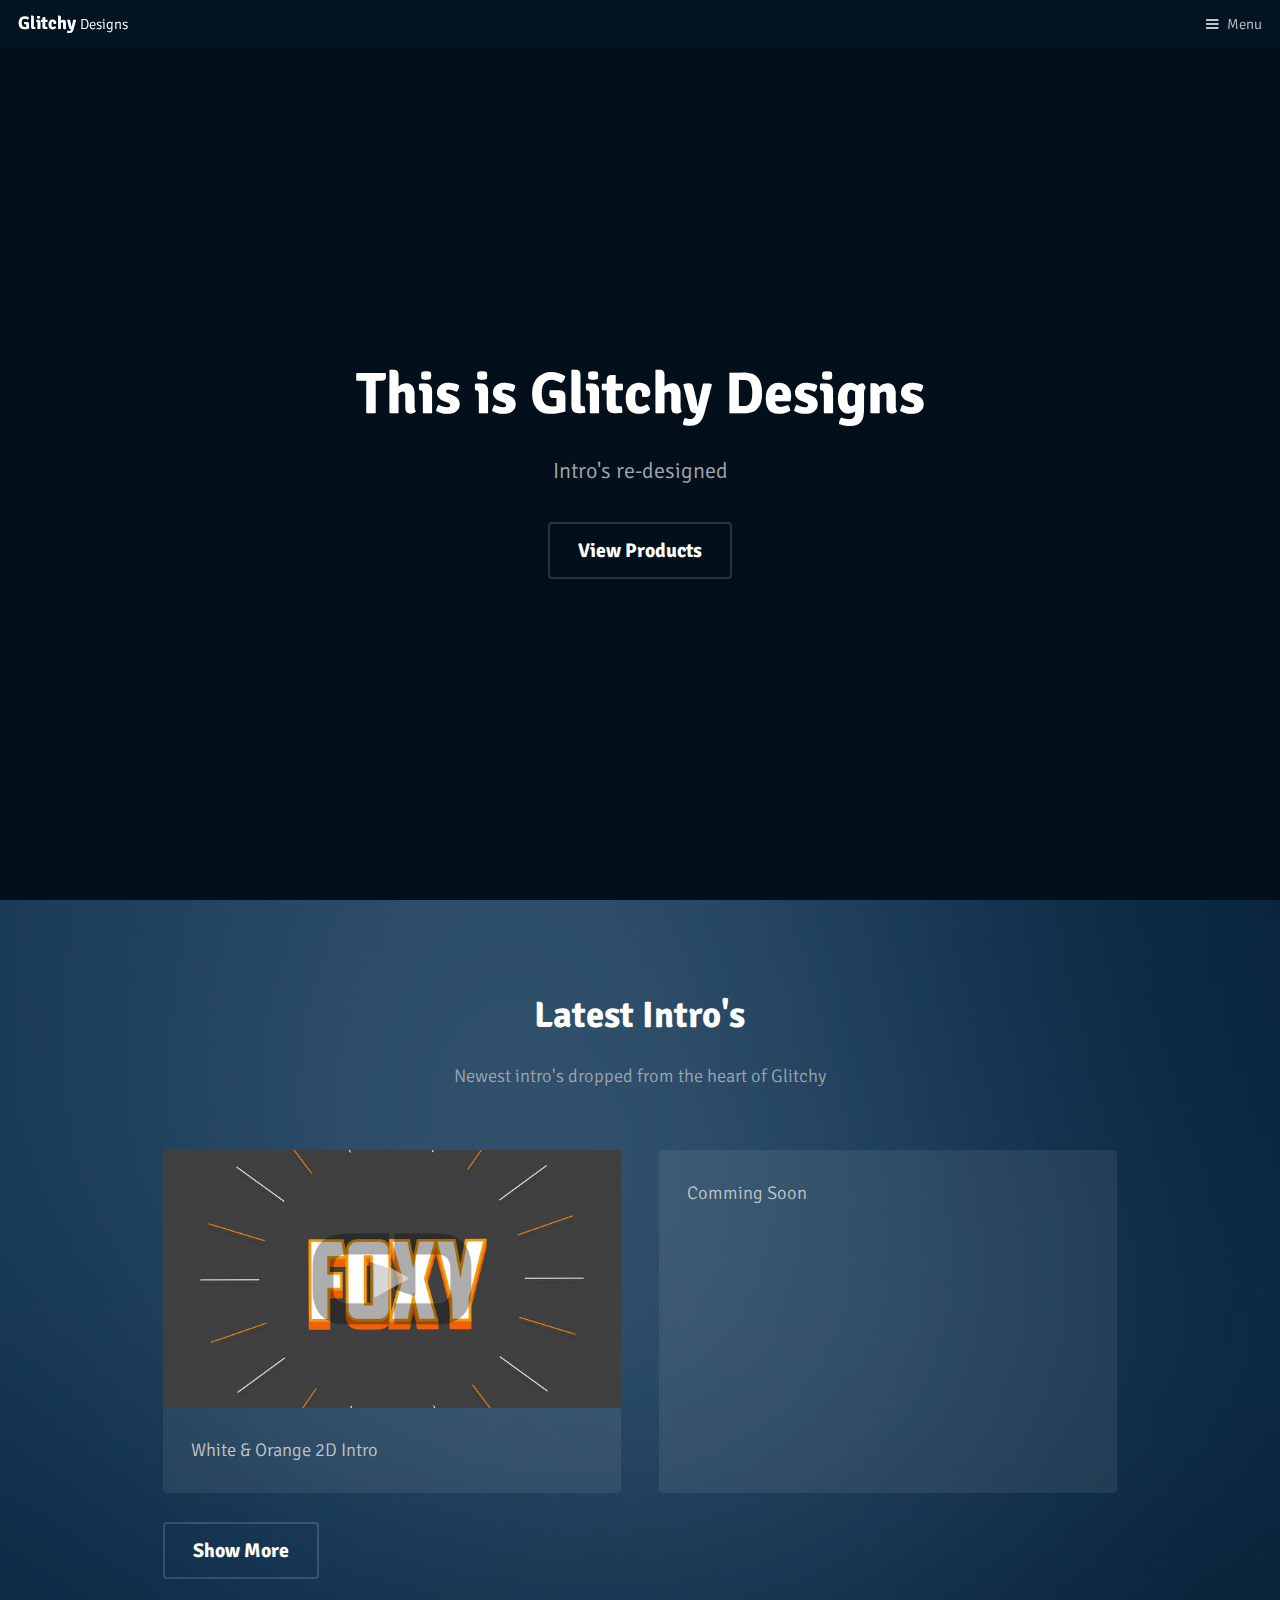
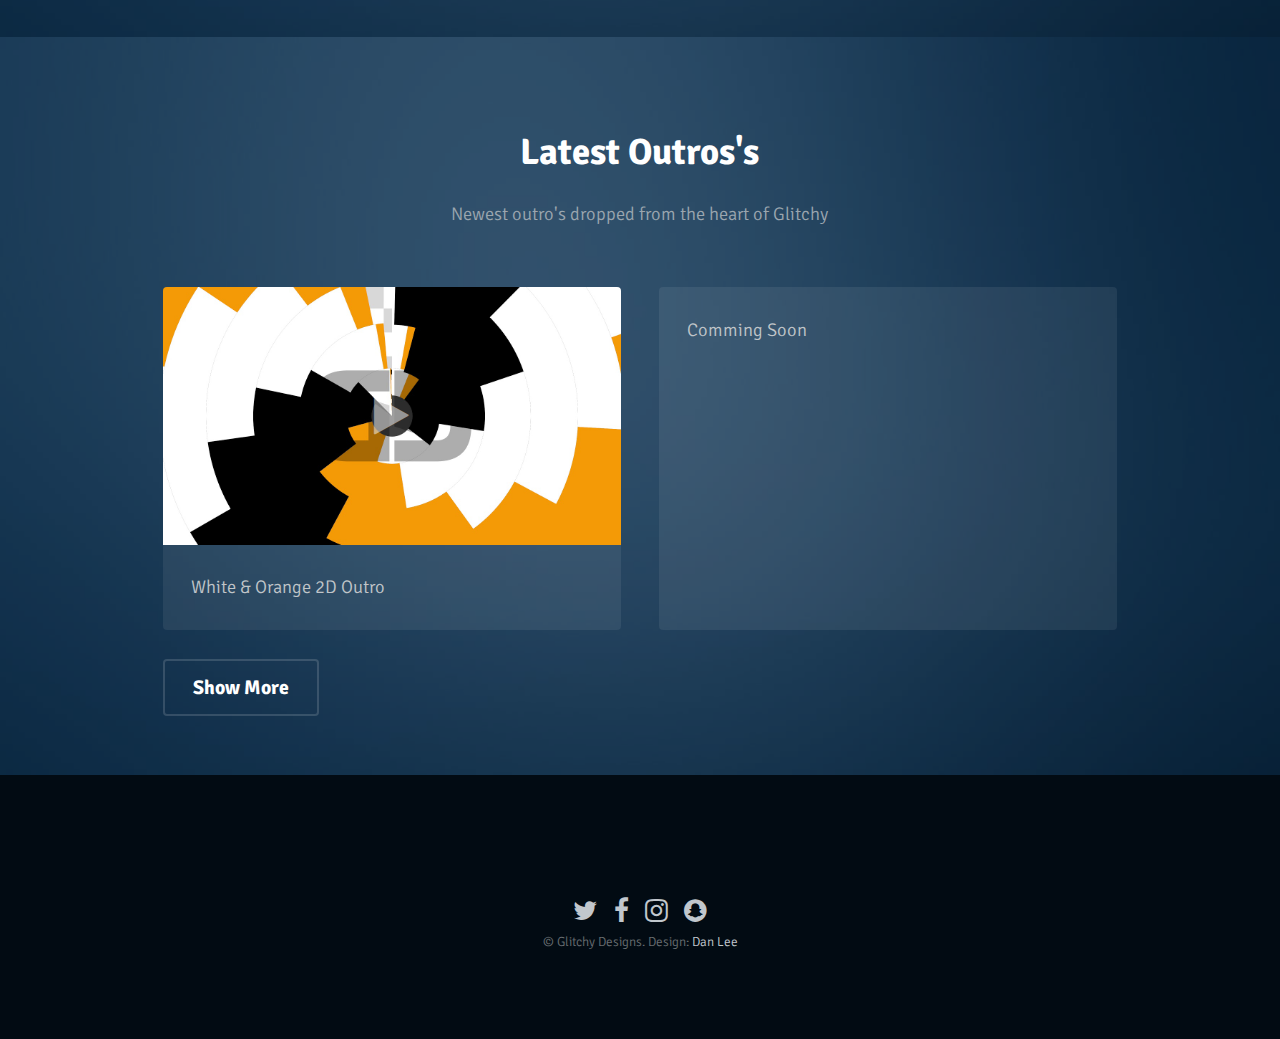
==== index.html @ 1947dcb4 "Add files via upload" ====
<!DOCTYPE HTML>
<!--
	Broadcast by TEMPLATED
	templated.co @templatedco
	Released for free under the Creative Commons Attribution 3.0 license (templated.co/license)
-->
<html>
	<head>
		<title>Glitchy Designs</title>
		<meta charset="utf-8" />
		<meta name="viewport" content="width=device-width, initial-scale=1" />
		<link rel="stylesheet" href="assets/css/main.css" />
	</head>
	<body>

		<!-- Header -->
			<header id="header">
				<h1><a href="#">Glitchy <span>Designs</span></a></h1>
				<a href="#menu">Menu</a>
			</header>

		<!-- Nav -->
			<nav id="menu">
				<ul class="links">
					<li><a href="index.html">Home</a></li>
					<li><a href="intro.html">Intros</a></li>
					<li><a href="outro.html">Outros</a></li>
				</ul>
			</nav>

			<!-- Banner -->
			<!--
				To use a video as your background, set data-video to the name of your video without
				its extension (eg. images/banner). Your video must be available in both .mp4 and .webm
				formats to work correctly.
			-->
				<section id="banner" data-video="images/banner">
					<div class="inner">
						<header>
							<h1>This is Glitchy Designs</h1>
							<p>Intro's re-designed</p>
						</header>
						<a href="#main" class="button big alt scrolly">View Products</a>
					</div>

				</section>

		<!-- Main -->
			<div id="main">

			<!-- One -->
				<section class="wrapper style1">
					<div class="inner">
						<header class="align-center">
							<h2>Latest Intro's</h2>
							<p>Newest intro's dropped from the heart of Glitchy</p>
						</header>
						<!-- 2 Column Video Section -->
							<div class="flex flex-2">
								<div class="video col">
									<div class="image fit">
										<img src="images/p_fox_thub.jpg" alt="" />
										<div class="arrow">
											<div class="icon fa-play"></div>
										</div>
									</div>
									<p class="caption">
										White & Orange 2D Intro 
									</p>
									<a href="i_p_fox_ow.html" class="link"><span>Click Me</span></a>
								</div>
								<div class="video col">
									<div class="image fit">
										<img src="images/pic08.jpg" alt="" />
										<div class="arrow">
											<div class="icon fa-play"></div>
										</div>
									</div>
									<p class="caption">
										Comming Soon
									</p>
									<a href="#" class="link"><span>Click Me</span></a>
								</div>
							</div>
                        <a href="intro.html" class="button big alt" text-align="center">Show More</a>
					</div>
				</section>
                <!-- Two -->
				<section class="wrapper style1">
					<div class="inner">
						<header class="align-center">
							<h2>Latest Outros's</h2>
							<p>Newest outro's dropped from the heart of Glitchy</p>
						</header>
						<!-- 2 Column Video Section -->
							<div class="flex flex-2">
								<div class="video col">
									<div class="image fit">
										<img src="images/o_p_fox_thub.jpg" alt="" />
										<div class="arrow">
											<div class="icon fa-play"></div>
										</div>
									</div>
									<p class="caption">
										White & Orange 2D Outro
									</p>
									<a href="o_p_fox_ow.html" class="link"><span>Click Me</span></a>
								</div>
								<div class="video col">
									<div class="image fit">
										<img src="images/pic08.jpg" alt="" />
										<div class="arrow">
											<div class="icon fa-play"></div>
										</div>
									</div>
									<p class="caption">
										Comming Soon
									</p>
									<a href="generic.html" class="link"><span>Click Me</span></a>
								</div>
							</div>
                        <a href="outro.html" class="button big alt" text-align="center">Show More</a>
					</div>
				</section>

			


		<!-- Footer -->
			<footer id="footer">
                
				<div class="copyright">
					<ul class="icons">
						<li><a href="#" class="icon fa-twitter"><span class="label">Twitter</span></a></li>
						<li><a href="#" class="icon fa-facebook"><span class="label">Facebook</span></a></li>
						<li><a href="#" class="icon fa-instagram"><span class="label">Instagram</span></a></li>
						<li><a href="#" class="icon fa-snapchat"><span class="label">Snapchat</span></a></li>
					</ul>
					&copy; Glitchy Designs. Design: <a href="http://danlee.uk.to">Dan Lee</a> 
				</div>
			</footer>

		<!-- Scripts -->
			<script src="assets/js/jquery.min.js"></script>
			<script src="assets/js/jquery.scrolly.min.js"></script>
			<script src="assets/js/skel.min.js"></script>
			<script src="assets/js/util.js"></script>
			<script src="assets/js/main.js"></script>

	</body>
</html>
---- assets/css/main.css ----
@charset "UTF-8";
@import url(font-awesome.min.css);
@import url("https://fonts.googleapis.com/css?family=Signika:300,700");

/*
	Broadcast by TEMPLATED
	templated.co @templatedco
	Released for free under the Creative Commons Attribution 3.0 license (templated.co/license)
*/

/* Reset */

	html, body, div, span, applet, object, iframe, h1, h2, h3, h4, h5, h6, p, blockquote, pre, a, abbr, acronym, address, big, cite, code, del, dfn, em, img, ins, kbd, q, s, samp, small, strike, strong, sub, sup, tt, var, b, u, i, center, dl, dt, dd, ol, ul, li, fieldset, form, label, legend, table, caption, tbody, tfoot, thead, tr, th, td, article, aside, canvas, details, embed, figure, figcaption, footer, header, hgroup, menu, nav, output, ruby, section, summary, time, mark, audio, video {
		margin: 0;
		padding: 0;
		border: 0;
		font-size: 100%;
		font: inherit;
		vertical-align: baseline;
	}

	article, aside, details, figcaption, figure, footer, header, hgroup, menu, nav, section {
		display: block;
	}

	body {
		line-height: 1;
	}

	ol, ul {
		list-style: none;
	}

	blockquote, q {
		quotes: none;
	}

	blockquote:before, blockquote:after, q:before, q:after {
		content: '';
		content: none;
	}

	table {
		border-collapse: collapse;
		border-spacing: 0;
	}

	body {
		-webkit-text-size-adjust: none;
	}

/* Box Model */

	*, *:before, *:after {
		-moz-box-sizing: border-box;
		-webkit-box-sizing: border-box;
		box-sizing: border-box;
	}

/* Containers */

	.container {
		margin-left: auto;
		margin-right: auto;
	}

	.container.\31 25\25 {
		width: 100%;
		max-width: 100em;
		min-width: 80em;
	}

	.container.\37 5\25 {
		width: 60em;
	}

	.container.\35 0\25 {
		width: 40em;
	}

	.container.\32 5\25 {
		width: 20em;
	}

	.container {
		width: 80em;
	}

	@media screen and (max-width: 1680px) {

		.container.\31 25\25 {
			width: 100%;
			max-width: 100em;
			min-width: 80em;
		}

		.container.\37 5\25 {
			width: 60em;
		}

		.container.\35 0\25 {
			width: 40em;
		}

		.container.\32 5\25 {
			width: 20em;
		}

		.container {
			width: 80em;
		}

	}

	@media screen and (max-width: 1280px) {

		.container.\31 25\25 {
			width: 100%;
			max-width: 81.25em;
			min-width: 65em;
		}

		.container.\37 5\25 {
			width: 48.75em;
		}

		.container.\35 0\25 {
			width: 32.5em;
		}

		.container.\32 5\25 {
			width: 16.25em;
		}

		.container {
			width: 65em;
		}

	}

	@media screen and (max-width: 980px) {

		.container.\31 25\25 {
			width: 100%;
			max-width: 112.5%;
			min-width: 90%;
		}

		.container.\37 5\25 {
			width: 67.5%;
		}

		.container.\35 0\25 {
			width: 45%;
		}

		.container.\32 5\25 {
			width: 22.5%;
		}

		.container {
			width: 90%;
		}

	}

	@media screen and (max-width: 736px) {

		.container.\31 25\25 {
			width: 100%;
			max-width: 112.5%;
			min-width: 90%;
		}

		.container.\37 5\25 {
			width: 67.5%;
		}

		.container.\35 0\25 {
			width: 45%;
		}

		.container.\32 5\25 {
			width: 22.5%;
		}

		.container {
			width: 90% !important;
		}

	}

	@media screen and (max-width: 480px) {

		.container.\31 25\25 {
			width: 100%;
			max-width: 112.5%;
			min-width: 90%;
		}

		.container.\37 5\25 {
			width: 67.5%;
		}

		.container.\35 0\25 {
			width: 45%;
		}

		.container.\32 5\25 {
			width: 22.5%;
		}

		.container {
			width: 90% !important;
		}

	}

/* Grid */

	.row {
		border-bottom: solid 1px transparent;
		-moz-box-sizing: border-box;
		-webkit-box-sizing: border-box;
		box-sizing: border-box;
	}

	.row > * {
		float: left;
		-moz-box-sizing: border-box;
		-webkit-box-sizing: border-box;
		box-sizing: border-box;
	}

	.row:after, .row:before {
		content: '';
		display: block;
		clear: both;
		height: 0;
	}

	.row.uniform > * > :first-child {
		margin-top: 0;
	}

	.row.uniform > * > :last-child {
		margin-bottom: 0;
	}

	.row.\30 \25 > * {
		padding: 0 0 0 0em;
	}

	.row.\30 \25 {
		margin: 0 0 -1px 0em;
	}

	.row.uniform.\30 \25 > * {
		padding: 0em 0 0 0em;
	}

	.row.uniform.\30 \25 {
		margin: 0em 0 -1px 0em;
	}

	.row > * {
		padding: 0 0 0 2em;
	}

	.row {
		margin: 0 0 -1px -2em;
	}

	.row.uniform > * {
		padding: 2em 0 0 2em;
	}

	.row.uniform {
		margin: -2em 0 -1px -2em;
	}

	.row.\32 00\25 > * {
		padding: 0 0 0 4em;
	}

	.row.\32 00\25 {
		margin: 0 0 -1px -4em;
	}

	.row.uniform.\32 00\25 > * {
		padding: 4em 0 0 4em;
	}

	.row.uniform.\32 00\25 {
		margin: -4em 0 -1px -4em;
	}

	.row.\31 50\25 > * {
		padding: 0 0 0 3em;
	}

	.row.\31 50\25 {
		margin: 0 0 -1px -3em;
	}

	.row.uniform.\31 50\25 > * {
		padding: 3em 0 0 3em;
	}

	.row.uniform.\31 50\25 {
		margin: -3em 0 -1px -3em;
	}

	.row.\35 0\25 > * {
		padding: 0 0 0 1em;
	}

	.row.\35 0\25 {
		margin: 0 0 -1px -1em;
	}

	.row.uniform.\35 0\25 > * {
		padding: 1em 0 0 1em;
	}

	.row.uniform.\35 0\25 {
		margin: -1em 0 -1px -1em;
	}

	.row.\32 5\25 > * {
		padding: 0 0 0 0.5em;
	}

	.row.\32 5\25 {
		margin: 0 0 -1px -0.5em;
	}

	.row.uniform.\32 5\25 > * {
		padding: 0.5em 0 0 0.5em;
	}

	.row.uniform.\32 5\25 {
		margin: -0.5em 0 -1px -0.5em;
	}

	.\31 2u, .\31 2u\24 {
		width: 100%;
		clear: none;
		margin-left: 0;
	}

	.\31 1u, .\31 1u\24 {
		width: 91.6666666667%;
		clear: none;
		margin-left: 0;
	}

	.\31 0u, .\31 0u\24 {
		width: 83.3333333333%;
		clear: none;
		margin-left: 0;
	}

	.\39 u, .\39 u\24 {
		width: 75%;
		clear: none;
		margin-left: 0;
	}

	.\38 u, .\38 u\24 {
		width: 66.6666666667%;
		clear: none;
		margin-left: 0;
	}

	.\37 u, .\37 u\24 {
		width: 58.3333333333%;
		clear: none;
		margin-left: 0;
	}

	.\36 u, .\36 u\24 {
		width: 50%;
		clear: none;
		margin-left: 0;
	}

	.\35 u, .\35 u\24 {
		width: 41.6666666667%;
		clear: none;
		margin-left: 0;
	}

	.\34 u, .\34 u\24 {
		width: 33.3333333333%;
		clear: none;
		margin-left: 0;
	}

	.\33 u, .\33 u\24 {
		width: 25%;
		clear: none;
		margin-left: 0;
	}

	.\32 u, .\32 u\24 {
		width: 16.6666666667%;
		clear: none;
		margin-left: 0;
	}

	.\31 u, .\31 u\24 {
		width: 8.3333333333%;
		clear: none;
		margin-left: 0;
	}

	.\31 2u\24 + *,
	.\31 1u\24 + *,
	.\31 0u\24 + *,
	.\39 u\24 + *,
	.\38 u\24 + *,
	.\37 u\24 + *,
	.\36 u\24 + *,
	.\35 u\24 + *,
	.\34 u\24 + *,
	.\33 u\24 + *,
	.\32 u\24 + *,
	.\31 u\24 + * {
		clear: left;
	}

	.\-11u {
		margin-left: 91.66667%;
	}

	.\-10u {
		margin-left: 83.33333%;
	}

	.\-9u {
		margin-left: 75%;
	}

	.\-8u {
		margin-left: 66.66667%;
	}

	.\-7u {
		margin-left: 58.33333%;
	}

	.\-6u {
		margin-left: 50%;
	}

	.\-5u {
		margin-left: 41.66667%;
	}

	.\-4u {
		margin-left: 33.33333%;
	}

	.\-3u {
		margin-left: 25%;
	}

	.\-2u {
		margin-left: 16.66667%;
	}

	.\-1u {
		margin-left: 8.33333%;
	}

	@media screen and (max-width: 1680px) {

		.row > * {
			padding: 0 0 0 2em;
		}

		.row {
			margin: 0 0 -1px -2em;
		}

		.row.uniform > * {
			padding: 2em 0 0 2em;
		}

		.row.uniform {
			margin: -2em 0 -1px -2em;
		}

		.row.\32 00\25 > * {
			padding: 0 0 0 4em;
		}

		.row.\32 00\25 {
			margin: 0 0 -1px -4em;
		}

		.row.uniform.\32 00\25 > * {
			padding: 4em 0 0 4em;
		}

		.row.uniform.\32 00\25 {
			margin: -4em 0 -1px -4em;
		}

		.row.\31 50\25 > * {
			padding: 0 0 0 3em;
		}

		.row.\31 50\25 {
			margin: 0 0 -1px -3em;
		}

		.row.uniform.\31 50\25 > * {
			padding: 3em 0 0 3em;
		}

		.row.uniform.\31 50\25 {
			margin: -3em 0 -1px -3em;
		}

		.row.\35 0\25 > * {
			padding: 0 0 0 1em;
		}

		.row.\35 0\25 {
			margin: 0 0 -1px -1em;
		}

		.row.uniform.\35 0\25 > * {
			padding: 1em 0 0 1em;
		}

		.row.uniform.\35 0\25 {
			margin: -1em 0 -1px -1em;
		}

		.row.\32 5\25 > * {
			padding: 0 0 0 0.5em;
		}

		.row.\32 5\25 {
			margin: 0 0 -1px -0.5em;
		}

		.row.uniform.\32 5\25 > * {
			padding: 0.5em 0 0 0.5em;
		}

		.row.uniform.\32 5\25 {
			margin: -0.5em 0 -1px -0.5em;
		}

		.\31 2u\28xlarge\29, .\31 2u\24\28xlarge\29 {
			width: 100%;
			clear: none;
			margin-left: 0;
		}

		.\31 1u\28xlarge\29, .\31 1u\24\28xlarge\29 {
			width: 91.6666666667%;
			clear: none;
			margin-left: 0;
		}

		.\31 0u\28xlarge\29, .\31 0u\24\28xlarge\29 {
			width: 83.3333333333%;
			clear: none;
			margin-left: 0;
		}

		.\39 u\28xlarge\29, .\39 u\24\28xlarge\29 {
			width: 75%;
			clear: none;
			margin-left: 0;
		}

		.\38 u\28xlarge\29, .\38 u\24\28xlarge\29 {
			width: 66.6666666667%;
			clear: none;
			margin-left: 0;
		}

		.\37 u\28xlarge\29, .\37 u\24\28xlarge\29 {
			width: 58.3333333333%;
			clear: none;
			margin-left: 0;
		}

		.\36 u\28xlarge\29, .\36 u\24\28xlarge\29 {
			width: 50%;
			clear: none;
			margin-left: 0;
		}

		.\35 u\28xlarge\29, .\35 u\24\28xlarge\29 {
			width: 41.6666666667%;
			clear: none;
			margin-left: 0;
		}

		.\34 u\28xlarge\29, .\34 u\24\28xlarge\29 {
			width: 33.3333333333%;
			clear: none;
			margin-left: 0;
		}

		.\33 u\28xlarge\29, .\33 u\24\28xlarge\29 {
			width: 25%;
			clear: none;
			margin-left: 0;
		}

		.\32 u\28xlarge\29, .\32 u\24\28xlarge\29 {
			width: 16.6666666667%;
			clear: none;
			margin-left: 0;
		}

		.\31 u\28xlarge\29, .\31 u\24\28xlarge\29 {
			width: 8.3333333333%;
			clear: none;
			margin-left: 0;
		}

		.\31 2u\24\28xlarge\29 + *,
		.\31 1u\24\28xlarge\29 + *,
		.\31 0u\24\28xlarge\29 + *,
		.\39 u\24\28xlarge\29 + *,
		.\38 u\24\28xlarge\29 + *,
		.\37 u\24\28xlarge\29 + *,
		.\36 u\24\28xlarge\29 + *,
		.\35 u\24\28xlarge\29 + *,
		.\34 u\24\28xlarge\29 + *,
		.\33 u\24\28xlarge\29 + *,
		.\32 u\24\28xlarge\29 + *,
		.\31 u\24\28xlarge\29 + * {
			clear: left;
		}

		.\-11u\28xlarge\29 {
			margin-left: 91.66667%;
		}

		.\-10u\28xlarge\29 {
			margin-left: 83.33333%;
		}

		.\-9u\28xlarge\29 {
			margin-left: 75%;
		}

		.\-8u\28xlarge\29 {
			margin-left: 66.66667%;
		}

		.\-7u\28xlarge\29 {
			margin-left: 58.33333%;
		}

		.\-6u\28xlarge\29 {
			margin-left: 50%;
		}

		.\-5u\28xlarge\29 {
			margin-left: 41.66667%;
		}

		.\-4u\28xlarge\29 {
			margin-left: 33.33333%;
		}

		.\-3u\28xlarge\29 {
			margin-left: 25%;
		}

		.\-2u\28xlarge\29 {
			margin-left: 16.66667%;
		}

		.\-1u\28xlarge\29 {
			margin-left: 8.33333%;
		}

	}

	@media screen and (max-width: 1280px) {

		.row > * {
			padding: 0 0 0 1.5em;
		}

		.row {
			margin: 0 0 -1px -1.5em;
		}

		.row.uniform > * {
			padding: 1.5em 0 0 1.5em;
		}

		.row.uniform {
			margin: -1.5em 0 -1px -1.5em;
		}

		.row.\32 00\25 > * {
			padding: 0 0 0 3em;
		}

		.row.\32 00\25 {
			margin: 0 0 -1px -3em;
		}

		.row.uniform.\32 00\25 > * {
			padding: 3em 0 0 3em;
		}

		.row.uniform.\32 00\25 {
			margin: -3em 0 -1px -3em;
		}

		.row.\31 50\25 > * {
			padding: 0 0 0 2.25em;
		}

		.row.\31 50\25 {
			margin: 0 0 -1px -2.25em;
		}

		.row.uniform.\31 50\25 > * {
			padding: 2.25em 0 0 2.25em;
		}

		.row.uniform.\31 50\25 {
			margin: -2.25em 0 -1px -2.25em;
		}

		.row.\35 0\25 > * {
			padding: 0 0 0 0.75em;
		}

		.row.\35 0\25 {
			margin: 0 0 -1px -0.75em;
		}

		.row.uniform.\35 0\25 > * {
			padding: 0.75em 0 0 0.75em;
		}

		.row.uniform.\35 0\25 {
			margin: -0.75em 0 -1px -0.75em;
		}

		.row.\32 5\25 > * {
			padding: 0 0 0 0.375em;
		}

		.row.\32 5\25 {
			margin: 0 0 -1px -0.375em;
		}

		.row.uniform.\32 5\25 > * {
			padding: 0.375em 0 0 0.375em;
		}

		.row.uniform.\32 5\25 {
			margin: -0.375em 0 -1px -0.375em;
		}

		.\31 2u\28large\29, .\31 2u\24\28large\29 {
			width: 100%;
			clear: none;
			margin-left: 0;
		}

		.\31 1u\28large\29, .\31 1u\24\28large\29 {
			width: 91.6666666667%;
			clear: none;
			margin-left: 0;
		}

		.\31 0u\28large\29, .\31 0u\24\28large\29 {
			width: 83.3333333333%;
			clear: none;
			margin-left: 0;
		}

		.\39 u\28large\29, .\39 u\24\28large\29 {
			width: 75%;
			clear: none;
			margin-left: 0;
		}

		.\38 u\28large\29, .\38 u\24\28large\29 {
			width: 66.6666666667%;
			clear: none;
			margin-left: 0;
		}

		.\37 u\28large\29, .\37 u\24\28large\29 {
			width: 58.3333333333%;
			clear: none;
			margin-left: 0;
		}

		.\36 u\28large\29, .\36 u\24\28large\29 {
			width: 50%;
			clear: none;
			margin-left: 0;
		}

		.\35 u\28large\29, .\35 u\24\28large\29 {
			width: 41.6666666667%;
			clear: none;
			margin-left: 0;
		}

		.\34 u\28large\29, .\34 u\24\28large\29 {
			width: 33.3333333333%;
			clear: none;
			margin-left: 0;
		}

		.\33 u\28large\29, .\33 u\24\28large\29 {
			width: 25%;
			clear: none;
			margin-left: 0;
		}

		.\32 u\28large\29, .\32 u\24\28large\29 {
			width: 16.6666666667%;
			clear: none;
			margin-left: 0;
		}

		.\31 u\28large\29, .\31 u\24\28large\29 {
			width: 8.3333333333%;
			clear: none;
			margin-left: 0;
		}

		.\31 2u\24\28large\29 + *,
		.\31 1u\24\28large\29 + *,
		.\31 0u\24\28large\29 + *,
		.\39 u\24\28large\29 + *,
		.\38 u\24\28large\29 + *,
		.\37 u\24\28large\29 + *,
		.\36 u\24\28large\29 + *,
		.\35 u\24\28large\29 + *,
		.\34 u\24\28large\29 + *,
		.\33 u\24\28large\29 + *,
		.\32 u\24\28large\29 + *,
		.\31 u\24\28large\29 + * {
			clear: left;
		}

		.\-11u\28large\29 {
			margin-left: 91.66667%;
		}

		.\-10u\28large\29 {
			margin-left: 83.33333%;
		}

		.\-9u\28large\29 {
			margin-left: 75%;
		}

		.\-8u\28large\29 {
			margin-left: 66.66667%;
		}

		.\-7u\28large\29 {
			margin-left: 58.33333%;
		}

		.\-6u\28large\29 {
			margin-left: 50%;
		}

		.\-5u\28large\29 {
			margin-left: 41.66667%;
		}

		.\-4u\28large\29 {
			margin-left: 33.33333%;
		}

		.\-3u\28large\29 {
			margin-left: 25%;
		}

		.\-2u\28large\29 {
			margin-left: 16.66667%;
		}

		.\-1u\28large\29 {
			margin-left: 8.33333%;
		}

	}

	@media screen and (max-width: 980px) {

		.row > * {
			padding: 0 0 0 1.5em;
		}

		.row {
			margin: 0 0 -1px -1.5em;
		}

		.row.uniform > * {
			padding: 1.5em 0 0 1.5em;
		}

		.row.uniform {
			margin: -1.5em 0 -1px -1.5em;
		}

		.row.\32 00\25 > * {
			padding: 0 0 0 3em;
		}

		.row.\32 00\25 {
			margin: 0 0 -1px -3em;
		}

		.row.uniform.\32 00\25 > * {
			padding: 3em 0 0 3em;
		}

		.row.uniform.\32 00\25 {
			margin: -3em 0 -1px -3em;
		}

		.row.\31 50\25 > * {
			padding: 0 0 0 2.25em;
		}

		.row.\31 50\25 {
			margin: 0 0 -1px -2.25em;
		}

		.row.uniform.\31 50\25 > * {
			padding: 2.25em 0 0 2.25em;
		}

		.row.uniform.\31 50\25 {
			margin: -2.25em 0 -1px -2.25em;
		}

		.row.\35 0\25 > * {
			padding: 0 0 0 0.75em;
		}

		.row.\35 0\25 {
			margin: 0 0 -1px -0.75em;
		}

		.row.uniform.\35 0\25 > * {
			padding: 0.75em 0 0 0.75em;
		}

		.row.uniform.\35 0\25 {
			margin: -0.75em 0 -1px -0.75em;
		}

		.row.\32 5\25 > * {
			padding: 0 0 0 0.375em;
		}

		.row.\32 5\25 {
			margin: 0 0 -1px -0.375em;
		}

		.row.uniform.\32 5\25 > * {
			padding: 0.375em 0 0 0.375em;
		}

		.row.uniform.\32 5\25 {
			margin: -0.375em 0 -1px -0.375em;
		}

		.\31 2u\28medium\29, .\31 2u\24\28medium\29 {
			width: 100%;
			clear: none;
			margin-left: 0;
		}

		.\31 1u\28medium\29, .\31 1u\24\28medium\29 {
			width: 91.6666666667%;
			clear: none;
			margin-left: 0;
		}

		.\31 0u\28medium\29, .\31 0u\24\28medium\29 {
			width: 83.3333333333%;
			clear: none;
			margin-left: 0;
		}

		.\39 u\28medium\29, .\39 u\24\28medium\29 {
			width: 75%;
			clear: none;
			margin-left: 0;
		}

		.\38 u\28medium\29, .\38 u\24\28medium\29 {
			width: 66.6666666667%;
			clear: none;
			margin-left: 0;
		}

		.\37 u\28medium\29, .\37 u\24\28medium\29 {
			width: 58.3333333333%;
			clear: none;
			margin-left: 0;
		}

		.\36 u\28medium\29, .\36 u\24\28medium\29 {
			width: 50%;
			clear: none;
			margin-left: 0;
		}

		.\35 u\28medium\29, .\35 u\24\28medium\29 {
			width: 41.6666666667%;
			clear: none;
			margin-left: 0;
		}

		.\34 u\28medium\29, .\34 u\24\28medium\29 {
			width: 33.3333333333%;
			clear: none;
			margin-left: 0;
		}

		.\33 u\28medium\29, .\33 u\24\28medium\29 {
			width: 25%;
			clear: none;
			margin-left: 0;
		}

		.\32 u\28medium\29, .\32 u\24\28medium\29 {
			width: 16.6666666667%;
			clear: none;
			margin-left: 0;
		}

		.\31 u\28medium\29, .\31 u\24\28medium\29 {
			width: 8.3333333333%;
			clear: none;
			margin-left: 0;
		}

		.\31 2u\24\28medium\29 + *,
		.\31 1u\24\28medium\29 + *,
		.\31 0u\24\28medium\29 + *,
		.\39 u\24\28medium\29 + *,
		.\38 u\24\28medium\29 + *,
		.\37 u\24\28medium\29 + *,
		.\36 u\24\28medium\29 + *,
		.\35 u\24\28medium\29 + *,
		.\34 u\24\28medium\29 + *,
		.\33 u\24\28medium\29 + *,
		.\32 u\24\28medium\29 + *,
		.\31 u\24\28medium\29 + * {
			clear: left;
		}

		.\-11u\28medium\29 {
			margin-left: 91.66667%;
		}

		.\-10u\28medium\29 {
			margin-left: 83.33333%;
		}

		.\-9u\28medium\29 {
			margin-left: 75%;
		}

		.\-8u\28medium\29 {
			margin-left: 66.66667%;
		}

		.\-7u\28medium\29 {
			margin-left: 58.33333%;
		}

		.\-6u\28medium\29 {
			margin-left: 50%;
		}

		.\-5u\28medium\29 {
			margin-left: 41.66667%;
		}

		.\-4u\28medium\29 {
			margin-left: 33.33333%;
		}

		.\-3u\28medium\29 {
			margin-left: 25%;
		}

		.\-2u\28medium\29 {
			margin-left: 16.66667%;
		}

		.\-1u\28medium\29 {
			margin-left: 8.33333%;
		}

	}

	@media screen and (max-width: 736px) {

		.row > * {
			padding: 0 0 0 1.25em;
		}

		.row {
			margin: 0 0 -1px -1.25em;
		}

		.row.uniform > * {
			padding: 1.25em 0 0 1.25em;
		}

		.row.uniform {
			margin: -1.25em 0 -1px -1.25em;
		}

		.row.\32 00\25 > * {
			padding: 0 0 0 2.5em;
		}

		.row.\32 00\25 {
			margin: 0 0 -1px -2.5em;
		}

		.row.uniform.\32 00\25 > * {
			padding: 2.5em 0 0 2.5em;
		}

		.row.uniform.\32 00\25 {
			margin: -2.5em 0 -1px -2.5em;
		}

		.row.\31 50\25 > * {
			padding: 0 0 0 1.875em;
		}

		.row.\31 50\25 {
			margin: 0 0 -1px -1.875em;
		}

		.row.uniform.\31 50\25 > * {
			padding: 1.875em 0 0 1.875em;
		}

		.row.uniform.\31 50\25 {
			margin: -1.875em 0 -1px -1.875em;
		}

		.row.\35 0\25 > * {
			padding: 0 0 0 0.625em;
		}

		.row.\35 0\25 {
			margin: 0 0 -1px -0.625em;
		}

		.row.uniform.\35 0\25 > * {
			padding: 0.625em 0 0 0.625em;
		}

		.row.uniform.\35 0\25 {
			margin: -0.625em 0 -1px -0.625em;
		}

		.row.\32 5\25 > * {
			padding: 0 0 0 0.3125em;
		}

		.row.\32 5\25 {
			margin: 0 0 -1px -0.3125em;
		}

		.row.uniform.\32 5\25 > * {
			padding: 0.3125em 0 0 0.3125em;
		}

		.row.uniform.\32 5\25 {
			margin: -0.3125em 0 -1px -0.3125em;
		}

		.\31 2u\28small\29, .\31 2u\24\28small\29 {
			width: 100%;
			clear: none;
			margin-left: 0;
		}

		.\31 1u\28small\29, .\31 1u\24\28small\29 {
			width: 91.6666666667%;
			clear: none;
			margin-left: 0;
		}

		.\31 0u\28small\29, .\31 0u\24\28small\29 {
			width: 83.3333333333%;
			clear: none;
			margin-left: 0;
		}

		.\39 u\28small\29, .\39 u\24\28small\29 {
			width: 75%;
			clear: none;
			margin-left: 0;
		}

		.\38 u\28small\29, .\38 u\24\28small\29 {
			width: 66.6666666667%;
			clear: none;
			margin-left: 0;
		}

		.\37 u\28small\29, .\37 u\24\28small\29 {
			width: 58.3333333333%;
			clear: none;
			margin-left: 0;
		}

		.\36 u\28small\29, .\36 u\24\28small\29 {
			width: 50%;
			clear: none;
			margin-left: 0;
		}

		.\35 u\28small\29, .\35 u\24\28small\29 {
			width: 41.6666666667%;
			clear: none;
			margin-left: 0;
		}

		.\34 u\28small\29, .\34 u\24\28small\29 {
			width: 33.3333333333%;
			clear: none;
			margin-left: 0;
		}

		.\33 u\28small\29, .\33 u\24\28small\29 {
			width: 25%;
			clear: none;
			margin-left: 0;
		}

		.\32 u\28small\29, .\32 u\24\28small\29 {
			width: 16.6666666667%;
			clear: none;
			margin-left: 0;
		}

		.\31 u\28small\29, .\31 u\24\28small\29 {
			width: 8.3333333333%;
			clear: none;
			margin-left: 0;
		}

		.\31 2u\24\28small\29 + *,
		.\31 1u\24\28small\29 + *,
		.\31 0u\24\28small\29 + *,
		.\39 u\24\28small\29 + *,
		.\38 u\24\28small\29 + *,
		.\37 u\24\28small\29 + *,
		.\36 u\24\28small\29 + *,
		.\35 u\24\28small\29 + *,
		.\34 u\24\28small\29 + *,
		.\33 u\24\28small\29 + *,
		.\32 u\24\28small\29 + *,
		.\31 u\24\28small\29 + * {
			clear: left;
		}

		.\-11u\28small\29 {
			margin-left: 91.66667%;
		}

		.\-10u\28small\29 {
			margin-left: 83.33333%;
		}

		.\-9u\28small\29 {
			margin-left: 75%;
		}

		.\-8u\28small\29 {
			margin-left: 66.66667%;
		}

		.\-7u\28small\29 {
			margin-left: 58.33333%;
		}

		.\-6u\28small\29 {
			margin-left: 50%;
		}

		.\-5u\28small\29 {
			margin-left: 41.66667%;
		}

		.\-4u\28small\29 {
			margin-left: 33.33333%;
		}

		.\-3u\28small\29 {
			margin-left: 25%;
		}

		.\-2u\28small\29 {
			margin-left: 16.66667%;
		}

		.\-1u\28small\29 {
			margin-left: 8.33333%;
		}

	}

	@media screen and (max-width: 480px) {

		.row > * {
			padding: 0 0 0 1.25em;
		}

		.row {
			margin: 0 0 -1px -1.25em;
		}

		.row.uniform > * {
			padding: 1.25em 0 0 1.25em;
		}

		.row.uniform {
			margin: -1.25em 0 -1px -1.25em;
		}

		.row.\32 00\25 > * {
			padding: 0 0 0 2.5em;
		}

		.row.\32 00\25 {
			margin: 0 0 -1px -2.5em;
		}

		.row.uniform.\32 00\25 > * {
			padding: 2.5em 0 0 2.5em;
		}

		.row.uniform.\32 00\25 {
			margin: -2.5em 0 -1px -2.5em;
		}

		.row.\31 50\25 > * {
			padding: 0 0 0 1.875em;
		}

		.row.\31 50\25 {
			margin: 0 0 -1px -1.875em;
		}

		.row.uniform.\31 50\25 > * {
			padding: 1.875em 0 0 1.875em;
		}

		.row.uniform.\31 50\25 {
			margin: -1.875em 0 -1px -1.875em;
		}

		.row.\35 0\25 > * {
			padding: 0 0 0 0.625em;
		}

		.row.\35 0\25 {
			margin: 0 0 -1px -0.625em;
		}

		.row.uniform.\35 0\25 > * {
			padding: 0.625em 0 0 0.625em;
		}

		.row.uniform.\35 0\25 {
			margin: -0.625em 0 -1px -0.625em;
		}

		.row.\32 5\25 > * {
			padding: 0 0 0 0.3125em;
		}

		.row.\32 5\25 {
			margin: 0 0 -1px -0.3125em;
		}

		.row.uniform.\32 5\25 > * {
			padding: 0.3125em 0 0 0.3125em;
		}

		.row.uniform.\32 5\25 {
			margin: -0.3125em 0 -1px -0.3125em;
		}

		.\31 2u\28xsmall\29, .\31 2u\24\28xsmall\29 {
			width: 100%;
			clear: none;
			margin-left: 0;
		}

		.\31 1u\28xsmall\29, .\31 1u\24\28xsmall\29 {
			width: 91.6666666667%;
			clear: none;
			margin-left: 0;
		}

		.\31 0u\28xsmall\29, .\31 0u\24\28xsmall\29 {
			width: 83.3333333333%;
			clear: none;
			margin-left: 0;
		}

		.\39 u\28xsmall\29, .\39 u\24\28xsmall\29 {
			width: 75%;
			clear: none;
			margin-left: 0;
		}

		.\38 u\28xsmall\29, .\38 u\24\28xsmall\29 {
			width: 66.6666666667%;
			clear: none;
			margin-left: 0;
		}

		.\37 u\28xsmall\29, .\37 u\24\28xsmall\29 {
			width: 58.3333333333%;
			clear: none;
			margin-left: 0;
		}

		.\36 u\28xsmall\29, .\36 u\24\28xsmall\29 {
			width: 50%;
			clear: none;
			margin-left: 0;
		}

		.\35 u\28xsmall\29, .\35 u\24\28xsmall\29 {
			width: 41.6666666667%;
			clear: none;
			margin-left: 0;
		}

		.\34 u\28xsmall\29, .\34 u\24\28xsmall\29 {
			width: 33.3333333333%;
			clear: none;
			margin-left: 0;
		}

		.\33 u\28xsmall\29, .\33 u\24\28xsmall\29 {
			width: 25%;
			clear: none;
			margin-left: 0;
		}

		.\32 u\28xsmall\29, .\32 u\24\28xsmall\29 {
			width: 16.6666666667%;
			clear: none;
			margin-left: 0;
		}

		.\31 u\28xsmall\29, .\31 u\24\28xsmall\29 {
			width: 8.3333333333%;
			clear: none;
			margin-left: 0;
		}

		.\31 2u\24\28xsmall\29 + *,
		.\31 1u\24\28xsmall\29 + *,
		.\31 0u\24\28xsmall\29 + *,
		.\39 u\24\28xsmall\29 + *,
		.\38 u\24\28xsmall\29 + *,
		.\37 u\24\28xsmall\29 + *,
		.\36 u\24\28xsmall\29 + *,
		.\35 u\24\28xsmall\29 + *,
		.\34 u\24\28xsmall\29 + *,
		.\33 u\24\28xsmall\29 + *,
		.\32 u\24\28xsmall\29 + *,
		.\31 u\24\28xsmall\29 + * {
			clear: left;
		}

		.\-11u\28xsmall\29 {
			margin-left: 91.66667%;
		}

		.\-10u\28xsmall\29 {
			margin-left: 83.33333%;
		}

		.\-9u\28xsmall\29 {
			margin-left: 75%;
		}

		.\-8u\28xsmall\29 {
			margin-left: 66.66667%;
		}

		.\-7u\28xsmall\29 {
			margin-left: 58.33333%;
		}

		.\-6u\28xsmall\29 {
			margin-left: 50%;
		}

		.\-5u\28xsmall\29 {
			margin-left: 41.66667%;
		}

		.\-4u\28xsmall\29 {
			margin-left: 33.33333%;
		}

		.\-3u\28xsmall\29 {
			margin-left: 25%;
		}

		.\-2u\28xsmall\29 {
			margin-left: 16.66667%;
		}

		.\-1u\28xsmall\29 {
			margin-left: 8.33333%;
		}

	}

/* Basic */

	@-ms-viewport {
		width: device-width;
	}

	body {
		-ms-overflow-style: scrollbar;
	}

	@media screen and (max-width: 480px) {

		html, body {
			min-width: 320px;
		}

	}

	body {
		background: #020B13;
	}

		body.is-loading *, body.is-loading *:before, body.is-loading *:after {
			-moz-animation: none !important;
			-webkit-animation: none !important;
			-ms-animation: none !important;
			animation: none !important;
			-moz-transition: none !important;
			-webkit-transition: none !important;
			-ms-transition: none !important;
			transition: none !important;
		}

/* Type */

	body {
		background-color: #020B13;
		color: #c0c2c4;
	}

	body, input, select, textarea {
		font-family: "Signika", sans-serif;
		font-size: 13pt;
		font-weight: 300;
		line-height: 1.65;
	}

		@media screen and (max-width: 1680px) {

			body, input, select, textarea {
				font-size: 11pt;
			}

		}

		@media screen and (max-width: 1280px) {

			body, input, select, textarea {
				font-size: 11pt;
			}

		}

		@media screen and (max-width: 980px) {

			body, input, select, textarea {
				font-size: 12pt;
			}

		}

		@media screen and (max-width: 736px) {

			body, input, select, textarea {
				font-size: 12pt;
			}

		}

		@media screen and (max-width: 480px) {

			body, input, select, textarea {
				font-size: 12pt;
			}

		}

	a {
		-moz-transition: color 0.2s ease-in-out;
		-webkit-transition: color 0.2s ease-in-out;
		-ms-transition: color 0.2s ease-in-out;
		transition: color 0.2s ease-in-out;
		text-decoration: none;
	}

	strong, b {
		font-weight: 700;
	}

	em, i {
		font-style: italic;
	}

	p {
		margin: 0 0 2em 0;
	}

	h1, h2, h3, h4, h5, h6 {
		font-weight: 700;
		line-height: 1.5;
		margin: 0 0 1em 0;
	}

		h1 a, h2 a, h3 a, h4 a, h5 a, h6 a {
			color: inherit;
			text-decoration: none;
		}

	h2 {
		font-size: 2.5em;
	}

		@media screen and (max-width: 736px) {

			h2 {
				font-size: 2em;
			}

		}

		@media screen and (max-width: 480px) {

			h2 {
				font-size: 1.5em;
			}

		}

	h3 {
		font-size: 1.75em;
	}

		@media screen and (max-width: 736px) {

			h3 {
				font-size: 1.5em;
			}

		}

		@media screen and (max-width: 480px) {

			h3 {
				font-size: 1.25em;
			}

		}

	h4 {
		font-size: 1.5em;
	}

	h5 {
		font-size: 0.9em;
	}

	h6 {
		font-size: 0.7em;
	}

	sub {
		font-size: 0.8em;
		position: relative;
		top: 0.5em;
	}

	sup {
		font-size: 0.8em;
		position: relative;
		top: -0.5em;
	}

	blockquote {
		border-left: solid 4px;
		font-style: italic;
		margin: 0 0 2em 0;
		padding: 0.5em 0 0.5em 2em;
	}

	code {
		border-radius: 4px;
		border: solid 1px;
		font-family: "Courier New", monospace;
		font-size: 0.9em;
		margin: 0 0.25em;
		padding: 0.25em 0.65em;
	}

	pre {
		-webkit-overflow-scrolling: touch;
		font-family: "Courier New", monospace;
		font-size: 0.9em;
		margin: 0 0 2em 0;
	}

		pre code {
			display: block;
			line-height: 1.75;
			padding: 1em 1.5em;
			overflow-x: auto;
		}

	hr {
		border: 0;
		border-bottom: solid 1px;
		margin: 2em 0;
	}

		hr.major {
			margin: 3em 0;
		}

	.align-left {
		text-align: left;
	}

	.align-center {
		text-align: center;
	}

	.align-right {
		text-align: right;
	}

	input, select, textarea {
		color: #ffffff;
	}

	a {
		color: #c1c7cd;
	}

		a:hover {
			color: rgba(193, 199, 205, 0.5);
		}

	strong, b {
		color: #ffffff;
	}

	h1, h2, h3, h4, h5, h6 {
		color: #ffffff;
	}

	blockquote {
		border-left-color: rgba(255, 255, 255, 0.15);
	}

	code {
		background: rgba(255, 255, 255, 0.075);
		border-color: rgba(255, 255, 255, 0.15);
	}

	hr {
		border-bottom-color: rgba(255, 255, 255, 0.15);
	}

/* Box */

	.box {
		border-radius: 4px;
		border: solid 1px;
		margin-bottom: 2em;
		padding: 1.5em;
	}

		.box > :last-child,
		.box > :last-child > :last-child,
		.box > :last-child > :last-child > :last-child {
			margin-bottom: 0;
		}

		.box.alt {
			border: 0;
			border-radius: 0;
			padding: 0;
		}

	.box {
		border-color: rgba(255, 255, 255, 0.15);
	}

/* Button */

	input[type="submit"],
	input[type="reset"],
	input[type="button"],
	button,
	.button {
		-moz-appearance: none;
		-webkit-appearance: none;
		-ms-appearance: none;
		appearance: none;
		-moz-transition: background-color 0.2s ease-in-out, color 0.2s ease-in-out;
		-webkit-transition: background-color 0.2s ease-in-out, color 0.2s ease-in-out;
		-ms-transition: background-color 0.2s ease-in-out, color 0.2s ease-in-out;
		transition: background-color 0.2s ease-in-out, color 0.2s ease-in-out;
		border-radius: 4px;
		border: 0;
		cursor: pointer;
		display: inline-block;
		font-weight: 700;
		height: 2.85em;
		line-height: 2.95em;
		padding: 0 1.5em;
		text-align: center;
		text-decoration: none;
		white-space: nowrap;

	}

		input[type="submit"].icon,
		input[type="reset"].icon,
		input[type="button"].icon,
		button.icon,
		.button.icon {
			padding-left: 1.35em;
		}

			input[type="submit"].icon:before,
			input[type="reset"].icon:before,
			input[type="button"].icon:before,
			button.icon:before,
			.button.icon:before {
				margin-right: 0.5em;
			}

		input[type="submit"].fit,
		input[type="reset"].fit,
		input[type="button"].fit,
		button.fit,
		.button.fit {
			display: block;
			margin: 0 0 1em 0;
			width: 100%;
		}

		input[type="submit"].small,
		input[type="reset"].small,
		input[type="button"].small,
		button.small,
		.button.small {
			font-size: 0.8em;
		}

		input[type="submit"].big,
		input[type="reset"].big,
		input[type="button"].big,
		button.big,
		.button.big {
			font-size: 1.35em;
		}

		input[type="submit"].disabled, input[type="submit"]:disabled,
		input[type="reset"].disabled,
		input[type="reset"]:disabled,
		input[type="button"].disabled,
		input[type="button"]:disabled,
		button.disabled,
		button:disabled,
		.button.disabled,
		.button:disabled {
			-moz-pointer-events: none;
			-webkit-pointer-events: none;
			-ms-pointer-events: none;
			pointer-events: none;
			opacity: 0.25;
		}

		@media screen and (max-width: 480px) {

			input[type="submit"],
			input[type="reset"],
			input[type="button"],
			button,
			.button {
				padding: 0;
			}

		}

	input[type="submit"],
	input[type="reset"],
	input[type="button"],
	button,
	.button {
		background-color: #041625;
		color: #ffffff !important;
	}

		input[type="submit"]:hover,
		input[type="reset"]:hover,
		input[type="button"]:hover,
		button:hover,
		.button:hover {
			background-color: #06243c;
		}

		input[type="submit"]:active,
		input[type="reset"]:active,
		input[type="button"]:active,
		button:active,
		.button:active {
			background-color: #02080e;
		}

		input[type="submit"].alt,
		input[type="reset"].alt,
		input[type="button"].alt,
		button.alt,
		.button.alt {
			background-color: transparent;
			box-shadow: inset 0 0 0 2px rgba(255, 255, 255, 0.15);
			color: #ffffff !important;
		}

			input[type="submit"].alt:hover,
			input[type="reset"].alt:hover,
			input[type="button"].alt:hover,
			button.alt:hover,
			.button.alt:hover {
				background-color: rgba(255, 255, 255, 0.075);
			}

			input[type="submit"].alt:active,
			input[type="reset"].alt:active,
			input[type="button"].alt:active,
			button.alt:active,
			.button.alt:active {
				background-color: rgba(255, 255, 255, 0.2);
			}

			input[type="submit"].alt.icon:before,
			input[type="reset"].alt.icon:before,
			input[type="button"].alt.icon:before,
			button.alt.icon:before,
			.button.alt.icon:before {
				color: #676d71;
			}

		input[type="submit"].special,
		input[type="reset"].special,
		input[type="button"].special,
		button.special,
		.button.special {
			background-color: #062038;
			color: #ffffff !important;
		}

			input[type="submit"].special:hover,
			input[type="reset"].special:hover,
			input[type="button"].special:hover,
			button.special:hover,
			.button.special:hover {
				background-color: #082d4f;
			}

			input[type="submit"].special:active,
			input[type="reset"].special:active,
			input[type="button"].special:active,
			button.special:active,
			.button.special:active {
				background-color: #041321;
			}

/* Flex */

	.flex {
		display: -ms-flexbox;
		-ms-flex-pack: justify;
		display: -moz-flex;
		display: -webkit-flex;
		display: -ms-flex;
		display: flex;
		-moz-flex-wrap: wrap;
		-webkit-flex-wrap: wrap;
		-ms-flex-wrap: wrap;
		flex-wrap: wrap;
		-moz-justify-content: space-between;
		-webkit-justify-content: space-between;
		-ms-justify-content: space-between;
		justify-content: space-between;
	}

		.flex.flex-2, .flex.flex-3 {
			-moz-align-items: stretch;
			-webkit-align-items: stretch;
			-ms-align-items: stretch;
			align-items: stretch;
		}

		.flex.flex-2 .col {
			width: 48%;
		}

		.flex.flex-3 .col {
			width: 31%;
		}

		.flex.flex-4 .col {
			width: 22%;
		}

		.flex.flex-tabs {
			-moz-flex-wrap: nowrap;
			-webkit-flex-wrap: nowrap;
			-ms-flex-wrap: nowrap;
			flex-wrap: nowrap;
		}

			.flex.flex-tabs ul {
				width: 20%;
			}

			.flex.flex-tabs .tabs {
				width: 77%;
			}

		@media screen and (max-width: 980px) {

			.flex.flex-4 .col {
				width: 48%;
			}

			.flex.flex-tabs ul {
				width: 30%;
			}

			.flex.flex-tabs .tabs {
				width: 67%;
			}

			.flex.flex-tabs .flex-3 .col {
				width: 48%;
			}

		}

		@media screen and (max-width: 736px) {

			.flex.flex-2 .col, .flex.flex-3 .col, .flex.flex-4 .col {
				width: 100%;
			}

			.flex.flex-tabs {
				-moz-flex-wrap: wrap;
				-webkit-flex-wrap: wrap;
				-ms-flex-wrap: wrap;
				flex-wrap: wrap;
			}

				.flex.flex-tabs ul {
					width: 100%;
				}

				.flex.flex-tabs .tabs {
					width: 100%;
				}

				.flex.flex-tabs .flex-3 .col {
					width: 100%;
				}

		}

/* Form */

	form {
		margin: 0 0 2em 0;
	}

	label {
		display: block;
		font-size: 0.9em;
		font-weight: 700;
		margin: 0 0 1em 0;
	}

	input[type="text"],
	input[type="password"],
	input[type="email"],
	select,
	textarea {
		-moz-appearance: none;
		-webkit-appearance: none;
		-ms-appearance: none;
		appearance: none;
		border-radius: 4px;
		border: none;
		border: solid 1px;
		color: inherit;
		display: block;
		outline: 0;
		padding: 0 1em;
		text-decoration: none;
		width: 100%;
	}

		input[type="text"]:invalid,
		input[type="password"]:invalid,
		input[type="email"]:invalid,
		select:invalid,
		textarea:invalid {
			box-shadow: none;
		}

	.select-wrapper {
		text-decoration: none;
		display: block;
		position: relative;
	}

		.select-wrapper:before {
			-moz-osx-font-smoothing: grayscale;
			-webkit-font-smoothing: antialiased;
			font-family: FontAwesome;
			font-style: normal;
			font-weight: normal;
			text-transform: none !important;
		}

		.select-wrapper:before {
			content: '\f078';
			display: block;
			height: 2.75em;
			line-height: 2.75em;
			pointer-events: none;
			position: absolute;
			right: 0;
			text-align: center;
			top: 0;
			width: 2.75em;
		}

		.select-wrapper select::-ms-expand {
			display: none;
		}

	input[type="text"],
	input[type="password"],
	input[type="email"],
	select {
		height: 2.75em;
	}

	textarea {
		padding: 0.75em 1em;
	}

	input[type="checkbox"],
	input[type="radio"] {
		-moz-appearance: none;
		-webkit-appearance: none;
		-ms-appearance: none;
		appearance: none;
		display: block;
		float: left;
		margin-right: -2em;
		opacity: 0;
		width: 1em;
		z-index: -1;
	}

		input[type="checkbox"] + label,
		input[type="radio"] + label {
			text-decoration: none;
			cursor: pointer;
			display: inline-block;
			font-size: 1em;
			font-weight: 300;
			padding-left: 2.4em;
			padding-right: 0.75em;
			position: relative;
		}

			input[type="checkbox"] + label:before,
			input[type="radio"] + label:before {
				-moz-osx-font-smoothing: grayscale;
				-webkit-font-smoothing: antialiased;
				font-family: FontAwesome;
				font-style: normal;
				font-weight: normal;
				text-transform: none !important;
			}

			input[type="checkbox"] + label:before,
			input[type="radio"] + label:before {
				border-radius: 4px;
				border: solid 1px;
				content: '';
				display: inline-block;
				height: 1.65em;
				left: 0;
				line-height: 1.58125em;
				position: absolute;
				text-align: center;
				top: 0;
				width: 1.65em;
			}

		input[type="checkbox"]:checked + label:before,
		input[type="radio"]:checked + label:before {
			content: '\f00c';
		}

	input[type="checkbox"] + label:before {
		border-radius: 4px;
	}

	input[type="radio"] + label:before {
		border-radius: 100%;
	}

	::-webkit-input-placeholder {
		opacity: 1.0;
	}

	:-moz-placeholder {
		opacity: 1.0;
	}

	::-moz-placeholder {
		opacity: 1.0;
	}

	:-ms-input-placeholder {
		opacity: 1.0;
	}

	.formerize-placeholder {
		opacity: 1.0;
	}

	label {
		color: #ffffff;
	}

	input[type="text"],
	input[type="password"],
	input[type="email"],
	select,
	textarea {
		background: rgba(255, 255, 255, 0.075);
		border-color: rgba(255, 255, 255, 0.15);
	}

		input[type="text"]:focus,
		input[type="password"]:focus,
		input[type="email"]:focus,
		select:focus,
		textarea:focus {
			border-color: #062038;
			box-shadow: 0 0 0 1px #062038;
		}

	.select-wrapper:before {
		color: rgba(255, 255, 255, 0.15);
	}

	input[type="checkbox"] + label,
	input[type="radio"] + label {
		color: #c0c2c4;
	}

		input[type="checkbox"] + label:before,
		input[type="radio"] + label:before {
			background: rgba(255, 255, 255, 0.075);
			border-color: rgba(255, 255, 255, 0.15);
		}

	input[type="checkbox"]:checked + label:before,
	input[type="radio"]:checked + label:before {
		background-color: #062038;
		border-color: #062038;
		color: #ffffff;
	}

	input[type="checkbox"]:focus + label:before,
	input[type="radio"]:focus + label:before {
		border-color: #062038;
		box-shadow: 0 0 0 1px #062038;
	}

	::-webkit-input-placeholder {
		color: #676d71 !important;
	}

	:-moz-placeholder {
		color: #676d71 !important;
	}

	::-moz-placeholder {
		color: #676d71 !important;
	}

	:-ms-input-placeholder {
		color: #676d71 !important;
	}

	.formerize-placeholder {
		color: #676d71 !important;
	}

/* Icon */

	.icon {
		text-decoration: none;
		border-bottom: none;
		position: relative;
	}

		.icon:before {
			-moz-osx-font-smoothing: grayscale;
			-webkit-font-smoothing: antialiased;
			font-family: FontAwesome;
			font-style: normal;
			font-weight: normal;
			text-transform: none !important;
		}

		.icon > .label {
			display: none;
		}

/* Image */

	.image {
		border: 0;
		display: inline-block;
		position: relative;
	}

		.image img {
			display: block;
		}

		.image.left, .image.right {
			max-width: 40%;
		}

			.image.left img, .image.right img {
				width: 100%;
			}

		.image.left {
			float: left;
			margin: 0 1.5em 1em 0;
			top: 0.25em;
		}

		.image.right {
			float: right;
			margin: 0 0 1em 1.5em;
			top: 0.25em;
		}

		.image.fit {
			display: block;
			margin: 0 0 2em 0;
			width: 100%;
		}

			.image.fit img {
				width: 100%;
			}

		.image.main {
			display: block;
			margin: 0 0 3em 0;
			width: 100%;
		}

			.image.main img {
				width: 100%;
			}

	.video-wrapper {
		position: relative;
		padding-bottom: 56.25%;
	/* 16:9 */

		padding-top: 25px;
		height: 0;
	}

		.video-wrapper iframe, .video-wrapper object, .video-wrapper embed {
			position: absolute;
			top: 0;
			left: 0;
			width: 100%;
			height: 100%;
		}

/* List */

	ol {
		list-style: decimal;
		margin: 0 0 2em 0;
		padding-left: 1.25em;
	}

		ol li {
			padding-left: 0.25em;
		}

	ul {
		list-style: disc;
		margin: 0 0 2em 0;
		padding-left: 1em;
	}

		ul li {
			padding-left: 0.5em;
		}

		ul.alt {
			list-style: none;
			padding-left: 0;
		}

			ul.alt li {
				border-top: solid 1px;
				padding: 0.5em 0;
			}

				ul.alt li:first-child {
					border-top: 0;
					padding-top: 0;
				}

		ul.icons {
			cursor: default;
			list-style: none;
			padding-left: 0;
		}

			ul.icons li {
				display: inline-block;
				padding: 0 1em 0 0;
			}

				ul.icons li:last-child {
					padding-right: 0;
				}

				ul.icons li .icon:before {
					font-size: 2em;
				}

		ul.actions {
			cursor: default;
			list-style: none;
			padding-left: 0;
		}

			ul.actions li {
				display: inline-block;
				padding: 0 1em 0 0;
				vertical-align: middle;
			}

				ul.actions li:last-child {
					padding-right: 0;
				}

			ul.actions.small li {
				padding: 0 0.5em 0 0;
			}

			ul.actions.vertical li {
				display: block;
				padding: 1em 0 0 0;
			}

				ul.actions.vertical li:first-child {
					padding-top: 0;
				}

				ul.actions.vertical li > * {
					margin-bottom: 0;
				}

			ul.actions.vertical.small li {
				padding: 0.5em 0 0 0;
			}

				ul.actions.vertical.small li:first-child {
					padding-top: 0;
				}

			ul.actions.fit {
				display: table;
				margin-left: -1em;
				padding: 0;
				table-layout: fixed;
				width: calc(100% + 1em);
			}

				ul.actions.fit li {
					display: table-cell;
					padding: 0 0 0 1em;
				}

					ul.actions.fit li > * {
						margin-bottom: 0;
					}

				ul.actions.fit.small {
					margin-left: -0.5em;
					width: calc(100% + 0.5em);
				}

					ul.actions.fit.small li {
						padding: 0 0 0 0.5em;
					}

			@media screen and (max-width: 480px) {

				ul.actions {
					margin: 0 0 2em 0;
				}

					ul.actions li {
						padding: 1em 0 0 0;
						display: block;
						text-align: center;
						width: 100%;
					}

						ul.actions li:first-child {
							padding-top: 0;
						}

						ul.actions li > * {
							width: 100%;
							margin: 0 !important;
						}

							ul.actions li > *.icon:before {
								margin-left: -2em;
							}

					ul.actions.small li {
						padding: 0.5em 0 0 0;
					}

						ul.actions.small li:first-child {
							padding-top: 0;
						}

			}

	dl {
		margin: 0 0 2em 0;
	}

		dl dt {
			display: block;
			font-weight: 700;
			margin: 0 0 1em 0;
		}

		dl dd {
			margin-left: 2em;
		}

	ul.alt li {
		border-top-color: rgba(255, 255, 255, 0.15);
	}

/* Section/Article */

	section.special, article.special {
		text-align: center;
	}

	header p {
		position: relative;
		margin: 0 0 1.5em 0;
	}

	header h2 + p {
		font-size: 1.25em;
		margin-top: -1em;
	}

	header h3 + p {
		font-size: 1.1em;
		margin-top: -0.8em;
	}

	header h4 + p,
	header h5 + p,
	header h6 + p {
		font-size: 0.9em;
		margin-top: -0.6em;
	}

	header p {
		color: #676d71;
	}

/* Tab */

	ul.tab-list {
		list-style: none;
		margin: 0 0 1em 0;
		padding: 0;
	}

		ul.tab-list li a {
			background: rgba(255, 255, 255, 0.075);
			border-radius: 4px;
			color: rgba(255, 255, 255, 0.5) !important;
			margin-bottom: .5em;
			padding: .5em 1em;
			display: inline-block;
			width: 100%;
		}

			ul.tab-list li a.active {
				background: #aa14cc;
				color: #fff !important;
			}

			ul.tab-list li a:hover {
				background: #693dcc;
				color: #fff !important;
			}

	.tab {
		display: none;
	}

		.tab.active {
			display: -ms-flexbox;
			display: -moz-flex;
			display: -webkit-flex;
			display: -ms-flex;
			display: flex;
		}

/* Table */

	.table-wrapper {
		-webkit-overflow-scrolling: touch;
		overflow-x: auto;
	}

	table {
		margin: 0 0 2em 0;
		width: 100%;
	}

		table tbody tr {
			border: solid 1px;
			border-left: 0;
			border-right: 0;
		}

		table td {
			padding: 0.75em 0.75em;
		}

		table th {
			font-size: 0.9em;
			font-weight: 700;
			padding: 0 0.75em 0.75em 0.75em;
			text-align: left;
		}

		table thead {
			border-bottom: solid 2px;
		}

		table tfoot {
			border-top: solid 2px;
		}

		table.alt {
			border-collapse: separate;
		}

			table.alt tbody tr td {
				border: solid 1px;
				border-left-width: 0;
				border-top-width: 0;
			}

				table.alt tbody tr td:first-child {
					border-left-width: 1px;
				}

			table.alt tbody tr:first-child td {
				border-top-width: 1px;
			}

			table.alt thead {
				border-bottom: 0;
			}

			table.alt tfoot {
				border-top: 0;
			}

	table tbody tr {
		border-color: rgba(255, 255, 255, 0.15);
	}

		table tbody tr:nth-child(2n + 1) {
			background-color: rgba(255, 255, 255, 0.075);
		}

	table th {
		color: #ffffff;
	}

	table thead {
		border-bottom-color: rgba(255, 255, 255, 0.15);
	}

	table tfoot {
		border-top-color: rgba(255, 255, 255, 0.15);
	}

	table.alt tbody tr td {
		border-color: rgba(255, 255, 255, 0.15);
	}

/* Wrapper */

	.wrapper {
		padding: 6em 0 4em 0;
		position: relative;
	}

		.wrapper:before {
			content: '';
			position: absolute;
			top: 0;
			left: 0;
			width: 100%;
			height: 100%;
			display: block;
			background-image: url(../../images/bg.jpg);
			background-size: cover;
			background-repeat: no-repeat;
			opacity: 0.35;
			z-index: 1;
		}

		.wrapper .inner {
			margin: 0 auto;
			width: 80em;
			position: relative;
			z-index: 99;
		}

		.wrapper header {
			margin-bottom: 4em;
		}

			@media screen and (max-width: 736px) {

				.wrapper header {
					margin-bottom: 2em;
				}

			}

		.wrapper.style1 {
			background-color: #062038;
			color: #c1c7cd;
		}

			.wrapper.style1 input, .wrapper.style1 select, .wrapper.style1 textarea {
				color: #ffffff;
			}

			.wrapper.style1 a {
				color: #ffffff;
			}

				.wrapper.style1 a:hover {
					color: rgba(255, 255, 255, 0.5);
				}

			.wrapper.style1 strong, .wrapper.style1 b {
				color: #ffffff;
			}

			.wrapper.style1 h1, .wrapper.style1 h2, .wrapper.style1 h3, .wrapper.style1 h4, .wrapper.style1 h5, .wrapper.style1 h6 {
				color: #ffffff;
			}

			.wrapper.style1 blockquote {
				border-left-color: rgba(255, 255, 255, 0.15);
			}

			.wrapper.style1 code {
				background: rgba(255, 255, 255, 0.075);
				border-color: rgba(255, 255, 255, 0.15);
			}

			.wrapper.style1 hr {
				border-bottom-color: rgba(255, 255, 255, 0.15);
			}

			.wrapper.style1 .box {
				border-color: rgba(255, 255, 255, 0.15);
			}

			.wrapper.style1 input[type="submit"],
			.wrapper.style1 input[type="reset"],
			.wrapper.style1 input[type="button"],
			.wrapper.style1 button,
			.wrapper.style1 .button {
				background-color: #041625;
				color: #ffffff !important;
			}

				.wrapper.style1 input[type="submit"]:hover,
				.wrapper.style1 input[type="reset"]:hover,
				.wrapper.style1 input[type="button"]:hover,
				.wrapper.style1 button:hover,
				.wrapper.style1 .button:hover {
					background-color: #06243c;
				}

				.wrapper.style1 input[type="submit"]:active,
				.wrapper.style1 input[type="reset"]:active,
				.wrapper.style1 input[type="button"]:active,
				.wrapper.style1 button:active,
				.wrapper.style1 .button:active {
					background-color: #02080e;
				}

				.wrapper.style1 input[type="submit"].alt,
				.wrapper.style1 input[type="reset"].alt,
				.wrapper.style1 input[type="button"].alt,
				.wrapper.style1 button.alt,
				.wrapper.style1 .button.alt {
					background-color: transparent;
					box-shadow: inset 0 0 0 2px rgba(255, 255, 255, 0.15);
					color: #ffffff !important;
				}

					.wrapper.style1 input[type="submit"].alt:hover,
					.wrapper.style1 input[type="reset"].alt:hover,
					.wrapper.style1 input[type="button"].alt:hover,
					.wrapper.style1 button.alt:hover,
					.wrapper.style1 .button.alt:hover {
						background-color: rgba(255, 255, 255, 0.075);
					}

					.wrapper.style1 input[type="submit"].alt:active,
					.wrapper.style1 input[type="reset"].alt:active,
					.wrapper.style1 input[type="button"].alt:active,
					.wrapper.style1 button.alt:active,
					.wrapper.style1 .button.alt:active {
						background-color: rgba(255, 255, 255, 0.2);
					}

					.wrapper.style1 input[type="submit"].alt.icon:before,
					.wrapper.style1 input[type="reset"].alt.icon:before,
					.wrapper.style1 input[type="button"].alt.icon:before,
					.wrapper.style1 button.alt.icon:before,
					.wrapper.style1 .button.alt.icon:before {
						color: #9ba6af;
					}

				.wrapper.style1 input[type="submit"].special,
				.wrapper.style1 input[type="reset"].special,
				.wrapper.style1 input[type="button"].special,
				.wrapper.style1 button.special,
				.wrapper.style1 .button.special {
					background-color: #ffffff;
					color: #062038 !important;
				}

			.wrapper.style1 label {
				color: #ffffff;
			}

			.wrapper.style1 input[type="text"],
			.wrapper.style1 input[type="password"],
			.wrapper.style1 input[type="email"],
			.wrapper.style1 select,
			.wrapper.style1 textarea {
				background: rgba(255, 255, 255, 0.075);
				border-color: rgba(255, 255, 255, 0.15);
			}

				.wrapper.style1 input[type="text"]:focus,
				.wrapper.style1 input[type="password"]:focus,
				.wrapper.style1 input[type="email"]:focus,
				.wrapper.style1 select:focus,
				.wrapper.style1 textarea:focus {
					border-color: #ffffff;
					box-shadow: 0 0 0 1px #ffffff;
				}

			.wrapper.style1 .select-wrapper:before {
				color: rgba(255, 255, 255, 0.15);
			}

			.wrapper.style1 input[type="checkbox"] + label,
			.wrapper.style1 input[type="radio"] + label {
				color: #c1c7cd;
			}

				.wrapper.style1 input[type="checkbox"] + label:before,
				.wrapper.style1 input[type="radio"] + label:before {
					background: rgba(255, 255, 255, 0.075);
					border-color: rgba(255, 255, 255, 0.15);
				}

			.wrapper.style1 input[type="checkbox"]:checked + label:before,
			.wrapper.style1 input[type="radio"]:checked + label:before {
				background-color: #ffffff;
				border-color: #ffffff;
				color: #062038;
			}

			.wrapper.style1 input[type="checkbox"]:focus + label:before,
			.wrapper.style1 input[type="radio"]:focus + label:before {
				border-color: #ffffff;
				box-shadow: 0 0 0 1px #ffffff;
			}

			.wrapper.style1 ::-webkit-input-placeholder {
				color: #9ba6af !important;
			}

			.wrapper.style1 :-moz-placeholder {
				color: #9ba6af !important;
			}

			.wrapper.style1 ::-moz-placeholder {
				color: #9ba6af !important;
			}

			.wrapper.style1 :-ms-input-placeholder {
				color: #9ba6af !important;
			}

			.wrapper.style1 .formerize-placeholder {
				color: #9ba6af !important;
			}

			.wrapper.style1 ul.alt li {
				border-top-color: rgba(255, 255, 255, 0.15);
			}

			.wrapper.style1 header p {
				color: #9ba6af;
			}

			.wrapper.style1 table tbody tr {
				border-color: rgba(255, 255, 255, 0.15);
			}

				.wrapper.style1 table tbody tr:nth-child(2n + 1) {
					background-color: rgba(255, 255, 255, 0.075);
				}

			.wrapper.style1 table th {
				color: #ffffff;
			}

			.wrapper.style1 table thead {
				border-bottom-color: rgba(255, 255, 255, 0.15);
			}

			.wrapper.style1 table tfoot {
				border-top-color: rgba(255, 255, 255, 0.15);
			}

			.wrapper.style1 table.alt tbody tr td {
				border-color: rgba(255, 255, 255, 0.15);
			}

		.wrapper.style2 {
			background-color: #041625;
			color: #c0c5c9;
		}

			.wrapper.style2 input, .wrapper.style2 select, .wrapper.style2 textarea {
				color: #ffffff;
			}

			.wrapper.style2 a {
				color: #c1c7cd;
			}

				.wrapper.style2 a:hover {
					color: rgba(193, 199, 205, 0.5);
				}

			.wrapper.style2 strong, .wrapper.style2 b {
				color: #ffffff;
			}

			.wrapper.style2 h1, .wrapper.style2 h2, .wrapper.style2 h3, .wrapper.style2 h4, .wrapper.style2 h5, .wrapper.style2 h6 {
				color: #ffffff;
			}

			.wrapper.style2 blockquote {
				border-left-color: rgba(255, 255, 255, 0.15);
			}

			.wrapper.style2 code {
				background: rgba(255, 255, 255, 0.075);
				border-color: rgba(255, 255, 255, 0.15);
			}

			.wrapper.style2 hr {
				border-bottom-color: rgba(255, 255, 255, 0.15);
			}

			.wrapper.style2 .box {
				border-color: rgba(255, 255, 255, 0.15);
			}

			.wrapper.style2 input[type="submit"],
			.wrapper.style2 input[type="reset"],
			.wrapper.style2 input[type="button"],
			.wrapper.style2 button,
			.wrapper.style2 .button {
				background-color: #ffffff;
				color: #041625 !important;
			}

				.wrapper.style2 input[type="submit"].alt,
				.wrapper.style2 input[type="reset"].alt,
				.wrapper.style2 input[type="button"].alt,
				.wrapper.style2 button.alt,
				.wrapper.style2 .button.alt {
					background-color: transparent;
					box-shadow: inset 0 0 0 2px rgba(255, 255, 255, 0.15);
					color: #ffffff !important;
				}

					.wrapper.style2 input[type="submit"].alt:hover,
					.wrapper.style2 input[type="reset"].alt:hover,
					.wrapper.style2 input[type="button"].alt:hover,
					.wrapper.style2 button.alt:hover,
					.wrapper.style2 .button.alt:hover {
						background-color: rgba(255, 255, 255, 0.075);
					}

					.wrapper.style2 input[type="submit"].alt:active,
					.wrapper.style2 input[type="reset"].alt:active,
					.wrapper.style2 input[type="button"].alt:active,
					.wrapper.style2 button.alt:active,
					.wrapper.style2 .button.alt:active {
						background-color: rgba(255, 255, 255, 0.2);
					}

					.wrapper.style2 input[type="submit"].alt.icon:before,
					.wrapper.style2 input[type="reset"].alt.icon:before,
					.wrapper.style2 input[type="button"].alt.icon:before,
					.wrapper.style2 button.alt.icon:before,
					.wrapper.style2 .button.alt.icon:before {
						color: #9ba2a8;
					}

				.wrapper.style2 input[type="submit"].special,
				.wrapper.style2 input[type="reset"].special,
				.wrapper.style2 input[type="button"].special,
				.wrapper.style2 button.special,
				.wrapper.style2 .button.special {
					background-color: #062038;
					color: #ffffff !important;
				}

					.wrapper.style2 input[type="submit"].special:hover,
					.wrapper.style2 input[type="reset"].special:hover,
					.wrapper.style2 input[type="button"].special:hover,
					.wrapper.style2 button.special:hover,
					.wrapper.style2 .button.special:hover {
						background-color: #082d4f;
					}

					.wrapper.style2 input[type="submit"].special:active,
					.wrapper.style2 input[type="reset"].special:active,
					.wrapper.style2 input[type="button"].special:active,
					.wrapper.style2 button.special:active,
					.wrapper.style2 .button.special:active {
						background-color: #041321;
					}

			.wrapper.style2 label {
				color: #ffffff;
			}

			.wrapper.style2 input[type="text"],
			.wrapper.style2 input[type="password"],
			.wrapper.style2 input[type="email"],
			.wrapper.style2 select,
			.wrapper.style2 textarea {
				background: rgba(255, 255, 255, 0.075);
				border-color: rgba(255, 255, 255, 0.15);
			}

				.wrapper.style2 input[type="text"]:focus,
				.wrapper.style2 input[type="password"]:focus,
				.wrapper.style2 input[type="email"]:focus,
				.wrapper.style2 select:focus,
				.wrapper.style2 textarea:focus {
					border-color: #062038;
					box-shadow: 0 0 0 1px #062038;
				}

			.wrapper.style2 .select-wrapper:before {
				color: rgba(255, 255, 255, 0.15);
			}

			.wrapper.style2 input[type="checkbox"] + label,
			.wrapper.style2 input[type="radio"] + label {
				color: #c0c5c9;
			}

				.wrapper.style2 input[type="checkbox"] + label:before,
				.wrapper.style2 input[type="radio"] + label:before {
					background: rgba(255, 255, 255, 0.075);
					border-color: rgba(255, 255, 255, 0.15);
				}

			.wrapper.style2 input[type="checkbox"]:checked + label:before,
			.wrapper.style2 input[type="radio"]:checked + label:before {
				background-color: #062038;
				border-color: #062038;
				color: #ffffff;
			}

			.wrapper.style2 input[type="checkbox"]:focus + label:before,
			.wrapper.style2 input[type="radio"]:focus + label:before {
				border-color: #062038;
				box-shadow: 0 0 0 1px #062038;
			}

			.wrapper.style2 ::-webkit-input-placeholder {
				color: #9ba2a8 !important;
			}

			.wrapper.style2 :-moz-placeholder {
				color: #9ba2a8 !important;
			}

			.wrapper.style2 ::-moz-placeholder {
				color: #9ba2a8 !important;
			}

			.wrapper.style2 :-ms-input-placeholder {
				color: #9ba2a8 !important;
			}

			.wrapper.style2 .formerize-placeholder {
				color: #9ba2a8 !important;
			}

			.wrapper.style2 ul.alt li {
				border-top-color: rgba(255, 255, 255, 0.15);
			}

			.wrapper.style2 header p {
				color: #9ba2a8;
			}

			.wrapper.style2 table tbody tr {
				border-color: rgba(255, 255, 255, 0.15);
			}

				.wrapper.style2 table tbody tr:nth-child(2n + 1) {
					background-color: rgba(255, 255, 255, 0.075);
				}

			.wrapper.style2 table th {
				color: #ffffff;
			}

			.wrapper.style2 table thead {
				border-bottom-color: rgba(255, 255, 255, 0.15);
			}

			.wrapper.style2 table tfoot {
				border-top-color: rgba(255, 255, 255, 0.15);
			}

			.wrapper.style2 table.alt tbody tr td {
				border-color: rgba(255, 255, 255, 0.15);
			}

		@media screen and (max-width: 1280px) {

			.wrapper > .inner {
				width: 65em;
			}

		}

		@media screen and (max-width: 980px) {

			.wrapper > .inner {
				width: 90%;
			}

		}

		@media screen and (max-width: 736px) {

			.wrapper {
				padding: 3em 0 1em 0;
			}

		}

/* Video */

	.video {
		background: rgba(255, 255, 255, 0.075);
		border-radius: 4px;
		margin: 0 0 2em 0;
		overflow: hidden;
		position: relative;
	}

		.video img {
			-moz-transition: -moz-transform 0.2s ease-in-out;
			-webkit-transition: -webkit-transform 0.2s ease-in-out;
			-ms-transition: -ms-transform 0.2s ease-in-out;
			transition: transform 0.2s ease-in-out;
		}

		.video:hover img {
			-moz-transform: scale(1.075);
			-webkit-transform: scale(1.075);
			-ms-transform: scale(1.075);
			transform: scale(1.075);
		}

		.video:hover .image .arrow .icon {
			color: white;
		}

		.video .image {
			margin: 0;
			position: relative;
			overflow: hidden;
		}

			.video .image .arrow {
				position: absolute;
				top: 0;
				left: 0;
				width: 100%;
				height: 100%;
				text-align: center;
			}

				.video .image .arrow:before {
					content: '';
					display: inline-block;
					height: 100%;
					vertical-align: middle;
					margin-right: -0.25em;
				/* Adjusts for spacing */
		}

				.video .image .arrow .icon {
					-moz-transition: color 1s ease-in-out;
					-webkit-transition: color 1s ease-in-out;
					-ms-transition: color 1s ease-in-out;
					transition: color 1s ease-in-out;
					display: inline-block;
					vertical-align: middle;
					font-size: 3em;
					color: rgba(255, 255, 255, 0.5);
				}

		.video .caption {
			color: #c0c5c9;
			padding: 1.5em;
			font-size: 1.25em;
			font-weight: 300;
			margin: 0;
		}

		.video .link {
			position: absolute;
			width: 100%;
			height: 100%;
			display: block;
			top: 0;
			left: 0;
		}

			.video .link span {
				display: none;
			}

/* Header */

	body.subpage {
		padding-top: 3.125em;
	}

	#header {
		background: rgba(4, 22, 37, 0.75);
		color: #c0c5c9;
		cursor: default;
		height: 3.25em;
		left: 0;
		line-height: 3.25em;
		position: fixed;
		text-align: right;
		top: 0;
		width: 100%;
		z-index: 10001;
	}

		#header > h1 {
			color: #ffffff;
			display: inline-block;
			height: inherit;
			left: 1.25em;
			line-height: inherit;
			margin: 0;
			padding: 0;
			position: absolute;
			top: 0;
		}

			#header > h1 a {
				font-size: 1.25em;
			}

				#header > h1 a:hover {
					color: #ffffff;
				}

			#header > h1 span {
				font-weight: 300;
				font-size: .8em;
			}

		#header > a {
			-moz-transition: color 0.2s ease-in-out;
			-webkit-transition: color 0.2s ease-in-out;
			-ms-transition: color 0.2s ease-in-out;
			transition: color 0.2s ease-in-out;
			display: inline-block;
			padding: 0 0.75em;
			color: inherit;
			text-decoration: none;
		}

			#header > a:hover {
				color: #ffffff;
			}

			#header > a[href="#menu"] {
				text-decoration: none;
				-webkit-tap-highlight-color: transparent;
			}

				#header > a[href="#menu"]:before {
					content: "";
					-moz-osx-font-smoothing: grayscale;
					-webkit-font-smoothing: antialiased;
					font-family: FontAwesome;
					font-style: normal;
					font-weight: normal;
					text-transform: none !important;
				}

				#header > a[href="#menu"]:before {
					margin: 0 0.5em 0 0;
				}

			#header > a + a[href="#menu"]:last-child {
				border-left: solid 1px rgba(255, 255, 255, 0.15);
				padding-left: 1.25em;
				margin-left: 0.5em;
			}

			#header > a:last-child {
				padding-right: 1.25em;
			}

			@media screen and (max-width: 736px) {

				#header > a {
					padding: 0 0.5em;
				}

					#header > a + a[href="#menu"]:last-child {
						padding-left: 1em;
						margin-left: 0.25em;
					}

					#header > a:last-child {
						padding-right: 1em;
					}

			}

	@media screen and (max-width: 980px) {

		body {
			padding-top: 44px;
		}

		#header {
			height: 44px;
			line-height: 44px;
		}

			#header > h1 {
				left: 1em;
			}

				#header > h1 a {
					font-size: 1em;
				}

	}

	@media screen and (max-width: 480px) {

		#header {
			min-width: 320px;
		}

	}

/* Menu */

	#menu {
		-moz-transform: translateX(20em);
		-webkit-transform: translateX(20em);
		-ms-transform: translateX(20em);
		transform: translateX(20em);
		-moz-transition: -moz-transform 0.5s ease, box-shadow 0.5s ease, visibility 0.5s;
		-webkit-transition: -webkit-transform 0.5s ease, box-shadow 0.5s ease, visibility 0.5s;
		-ms-transition: -ms-transform 0.5s ease, box-shadow 0.5s ease, visibility 0.5s;
		transition: transform 0.5s ease, box-shadow 0.5s ease, visibility 0.5s;
		-webkit-overflow-scrolling: touch;
		background: #041625;
		box-shadow: none;
		color: #ffffff;
		height: 100%;
		max-width: 80%;
		overflow-y: auto;
		padding: 3em 2em;
		position: fixed;
		right: 0;
		top: 0;
		visibility: hidden;
		width: 20em;
		z-index: 10002;
	}

		#menu > ul {
			margin: 0 0 1em 0;
		}

			#menu > ul.links {
				list-style: none;
				padding: 0;
			}

				#menu > ul.links > li {
					padding: 0;
				}

					#menu > ul.links > li > a:not(.button) {
						border: 0;
						border-top: solid 1px rgba(255, 255, 255, 0.15);
						color: inherit;
						display: block;
						line-height: 3.5em;
						text-decoration: none;
					}

					#menu > ul.links > li > .button {
						display: block;
						margin: 0.5em 0 0 0;
					}

					#menu > ul.links > li:first-child > a:not(.button) {
						border-top: 0 !important;
					}

		#menu .close {
			text-decoration: none;
			-moz-transition: color 0.2s ease-in-out;
			-webkit-transition: color 0.2s ease-in-out;
			-ms-transition: color 0.2s ease-in-out;
			transition: color 0.2s ease-in-out;
			-webkit-tap-highlight-color: transparent;
			border: 0;
			color: #9ba2a8;
			cursor: pointer;
			display: block;
			height: 3.25em;
			line-height: 3.25em;
			padding-right: 1.25em;
			position: absolute;
			right: 0;
			text-align: right;
			top: 0;
			vertical-align: middle;
			width: 7em;
		}

			#menu .close:before {
				content: "";
				-moz-osx-font-smoothing: grayscale;
				-webkit-font-smoothing: antialiased;
				font-family: FontAwesome;
				font-style: normal;
				font-weight: normal;
				text-transform: none !important;
			}

			#menu .close:before {
				font-size: 1.25em;
			}

			#menu .close:hover {
				color: #ffffff;
			}

			@media screen and (max-width: 736px) {

				#menu .close {
					height: 4em;
					line-height: 4em;
				}

			}

		#menu.visible {
			-moz-transform: translateX(0);
			-webkit-transform: translateX(0);
			-ms-transform: translateX(0);
			transform: translateX(0);
			box-shadow: 0 0 1.5em 0 rgba(0, 0, 0, 0.2);
			visibility: visible;
		}

		@media screen and (max-width: 736px) {

			#menu {
				padding: 2.5em 1.75em;
			}

		}

/* Banner */

	#banner {
		display: -ms-flexbox;
		-ms-flex-pack: center;
		-ms-flex-align: center;
		padding: 8em 0 6em 0;
		-moz-align-items: center;
		-webkit-align-items: center;
		-ms-align-items: center;
		align-items: center;
		display: -moz-flex;
		display: -webkit-flex;
		display: -ms-flex;
		display: flex;
		-moz-justify-content: center;
		-webkit-justify-content: center;
		-ms-justify-content: center;
		justify-content: center;
		background-image: url("../../images/banner.jpg");
		background-position: center;
		background-size: cover;
		background-repeat: no-repeat;
		border-top: 0;
		min-height: 100vh;
		height: 100vh !important;
		position: relative;
		text-align: center;
		overflow: hidden;
	}

		#banner .inner {
			-moz-transform: scale(1.0);
			-webkit-transform: scale(1.0);
			-ms-transform: scale(1.0);
			transform: scale(1.0);
			-moz-transition: opacity 1s ease, -moz-transform 1s ease;
			-webkit-transition: opacity 1s ease, -webkit-transform 1s ease;
			-ms-transition: opacity 1s ease, -ms-transform 1s ease;
			transition: opacity 1s ease, transform 1s ease;
			opacity: 1;
			position: relative;
			z-index: 2;
		}

		#banner h1 {
			font-size: 4em;
			margin-bottom: .25em;
		}

		#banner p {
			color: rgba(255, 255, 255, 0.65);
			font-size: 1.5em;
		}

		#banner video {
			-moz-transform: translateX(50%) translateY(50%);
			-webkit-transform: translateX(50%) translateY(50%);
			-ms-transform: translateX(50%) translateY(50%);
			transform: translateX(50%) translateY(50%);
			position: absolute;
			bottom: 50%;
			right: 50%;
			width: auto;
			height: auto;
			min-width: 100%;
			min-height: 100%;
			overflow: hidden;
		}

		#banner:before {
			-moz-transition: opacity 3s ease;
			-webkit-transition: opacity 3s ease;
			-ms-transition: opacity 3s ease;
			transition: opacity 3s ease;
			-moz-transition-delay: 1.25s;
			-webkit-transition-delay: 1.25s;
			-ms-transition-delay: 1.25s;
			transition-delay: 1.25s;
			content: '';
			display: block;
			background-color: #041625;
			height: 100%;
			left: 0;
			opacity: 0.45;
			position: absolute;
			top: 0;
			width: 100%;
			z-index: 1;
		}

		@media screen and (max-width: 1280px) {

			#banner video {
				display: none;
			}

		}

		@media screen and (max-width: 736px) {

			#banner {
				min-height: 0;
				height: auto !important;
				padding: 4em 2em;
			}

				#banner .inner {
					width: 100%;
				}

				#banner h1 {
					font-size: 1.75em;
					margin-bottom: 0.5em;
					padding-bottom: 0;
				}

				#banner p {
					font-size: 1.25em;
				}

				#banner br {
					display: none;
				}

				#banner .button {
					width: 100%;
				}

		}

		@media screen and (max-width: 480px) {

			#banner p {
				font-size: 1em;
			}

		}

		body.is-loading #banner .inner {
			-moz-transform: scale(0.99);
			-webkit-transform: scale(0.99);
			-ms-transform: scale(0.99);
			transform: scale(0.99);
			opacity: 0;
		}

		body.is-loading #banner:before {
			opacity: 1;
		}

/* Main */

/* Footer */

	#footer {
		padding: 6em 0 4em 0;
	}

		#footer > .inner {
			margin: 0 auto;
			width: 80em;
		}

		#footer .copyright {
			color: #676d71;
			font-size: 0.9em;
			margin: 0 0 2em 0;
			padding: 0;
			text-align: center;
		}

			#footer .copyright .icons {
				margin: 2em 0 0 0;
			}

		@media screen and (max-width: 1280px) {

			#footer > .inner {
				width: 65em;
			}

		}

		@media screen and (max-width: 980px) {

			#footer > .inner {
				width: 90%;
			}

		}

		@media screen and (max-width: 736px) {

			#footer {
				padding: 3em 0 1em 0;
			}

		}
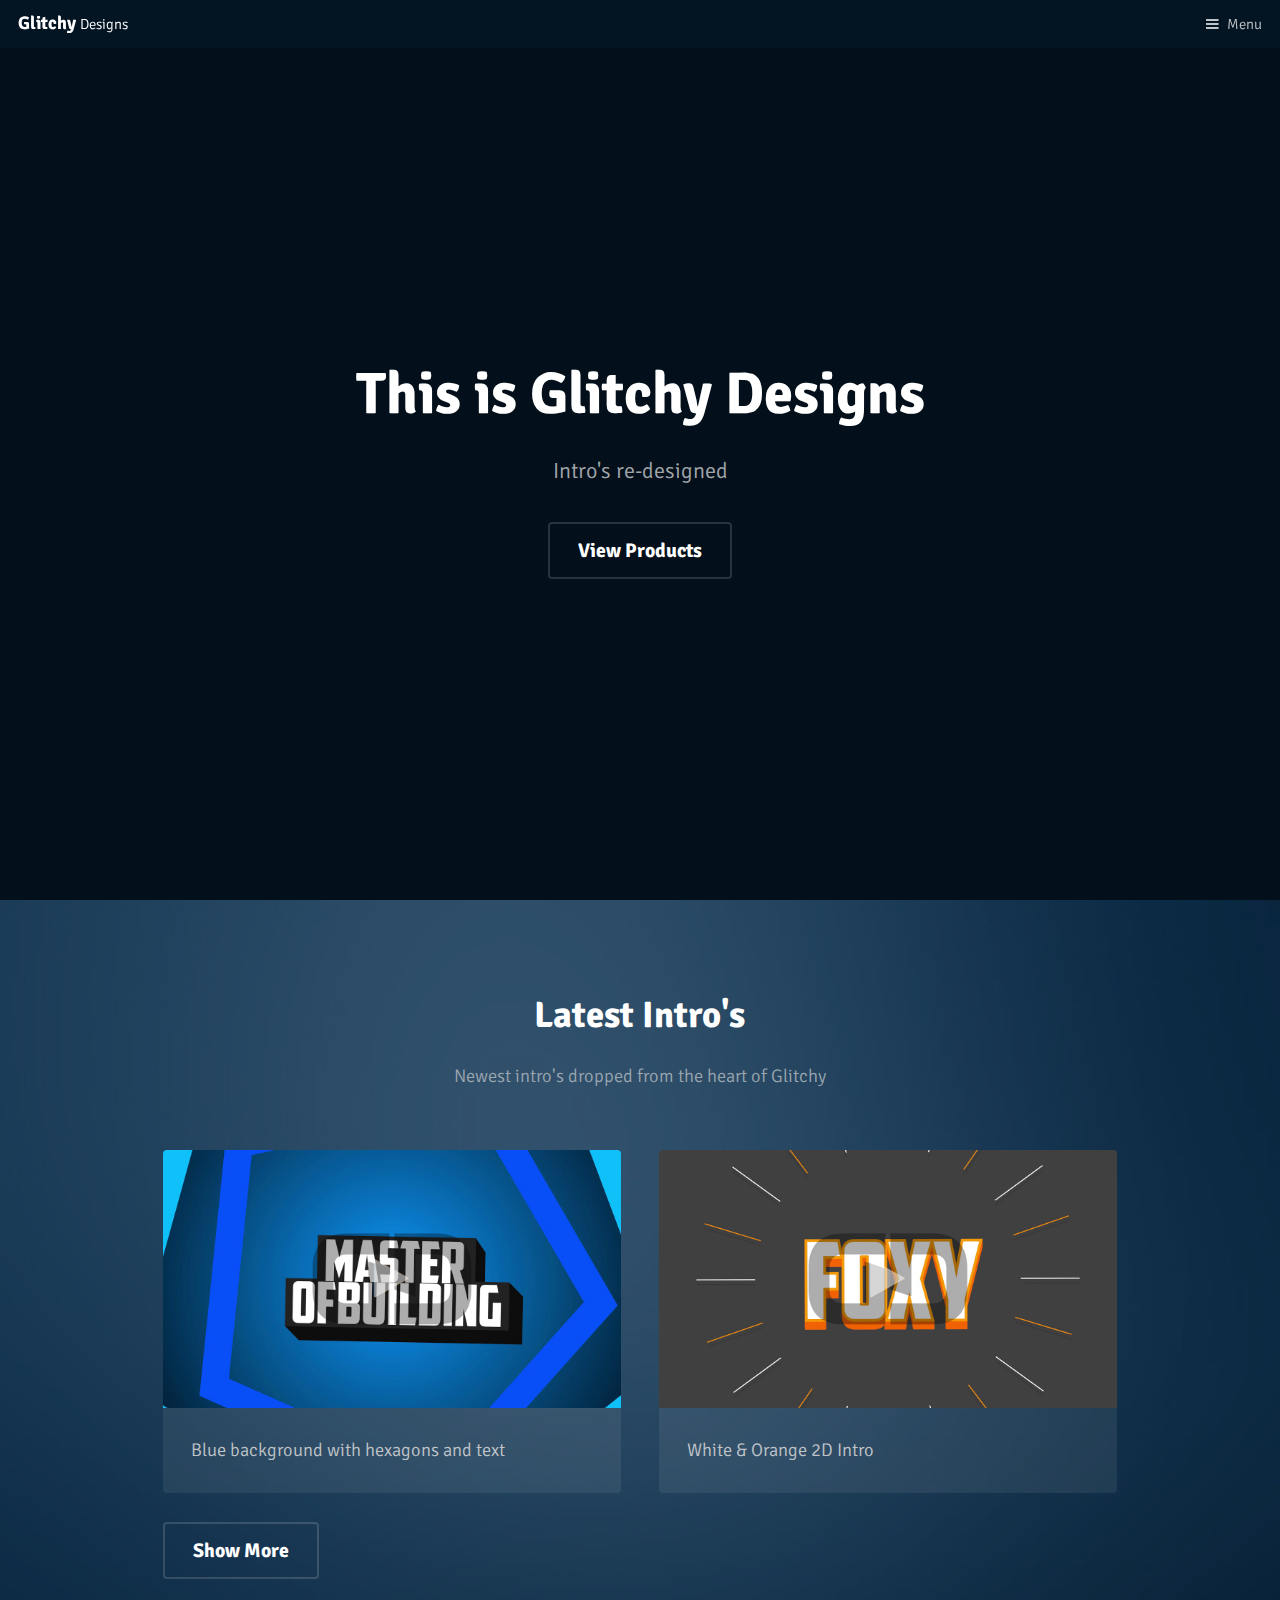
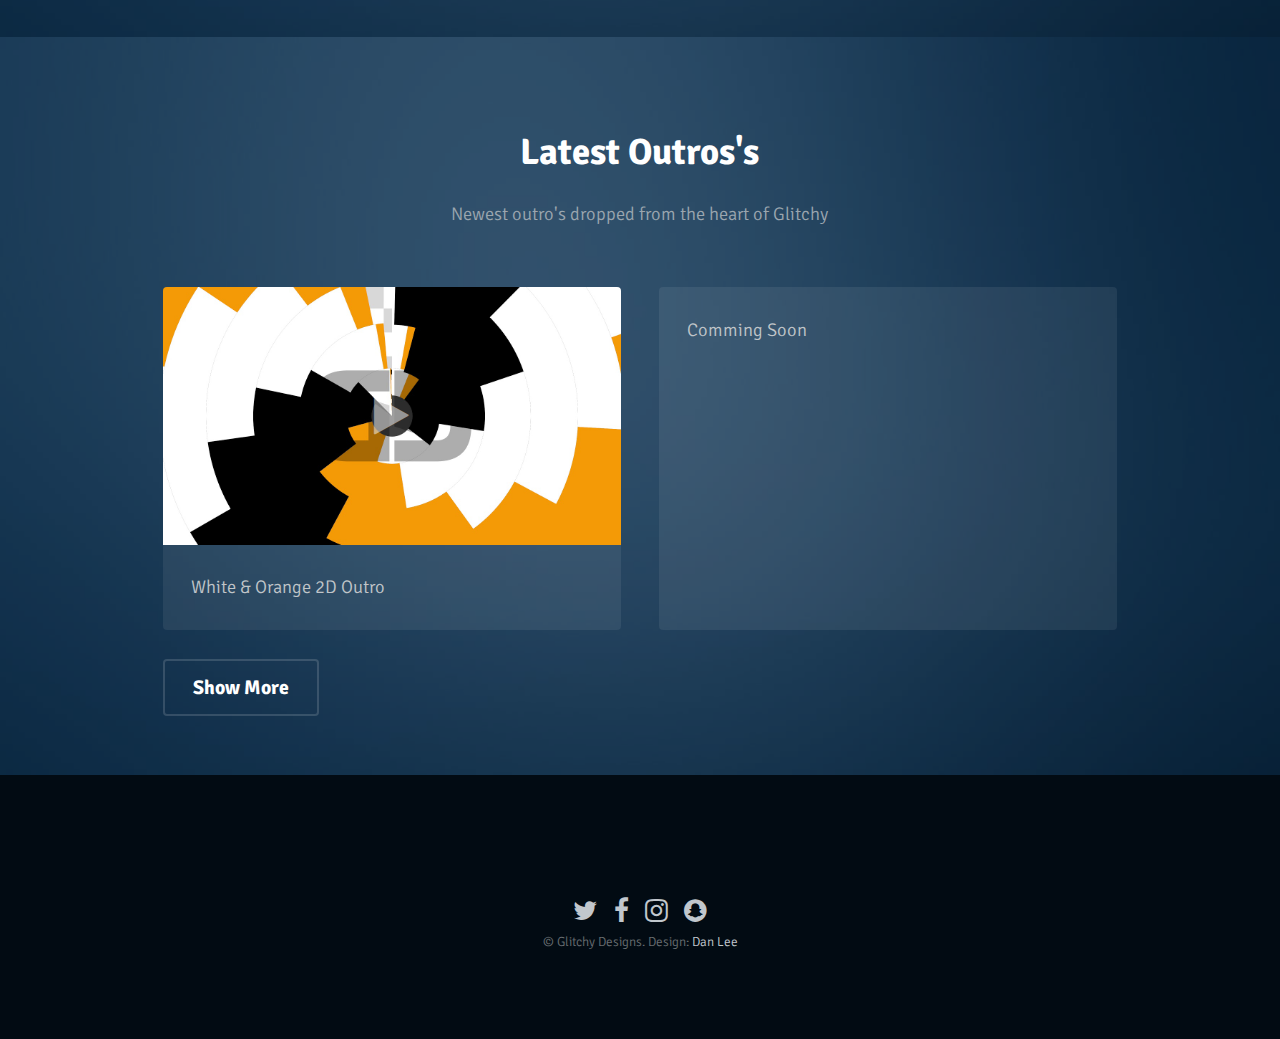
==== commit 5e1f9b55: "Glitchy Designs" ====
--- a/index.html
+++ b/index.html
@@ -57,6 +57,18 @@
 						</header>
 						<!-- 2 Column Video Section -->
 							<div class="flex flex-2">
+                                <div class="video col">
+									<div class="image fit">
+										<img src="images/free_intro_thumbnail/f_master_build.jpg" alt="" />
+										<div class="arrow">
+											<div class="icon fa-play"></div>
+										</div>
+									</div>
+									<p class="caption">
+										Blue background with hexagons and text
+									</p>
+									<a href="i_f_master_build.html" class="link"><span>Click Me</span></a>
+								</div>
 								<div class="video col">
 									<div class="image fit">
 										<img src="images/p_fox_thub.jpg" alt="" />
@@ -68,18 +80,6 @@
 										White & Orange 2D Intro 
 									</p>
 									<a href="i_p_fox_ow.html" class="link"><span>Click Me</span></a>
-								</div>
-								<div class="video col">
-									<div class="image fit">
-										<img src="images/pic08.jpg" alt="" />
-										<div class="arrow">
-											<div class="icon fa-play"></div>
-										</div>
-									</div>
-									<p class="caption">
-										Comming Soon
-									</p>
-									<a href="#" class="link"><span>Click Me</span></a>
 								</div>
 							</div>
                         <a href="intro.html" class="button big alt" text-align="center">Show More</a>
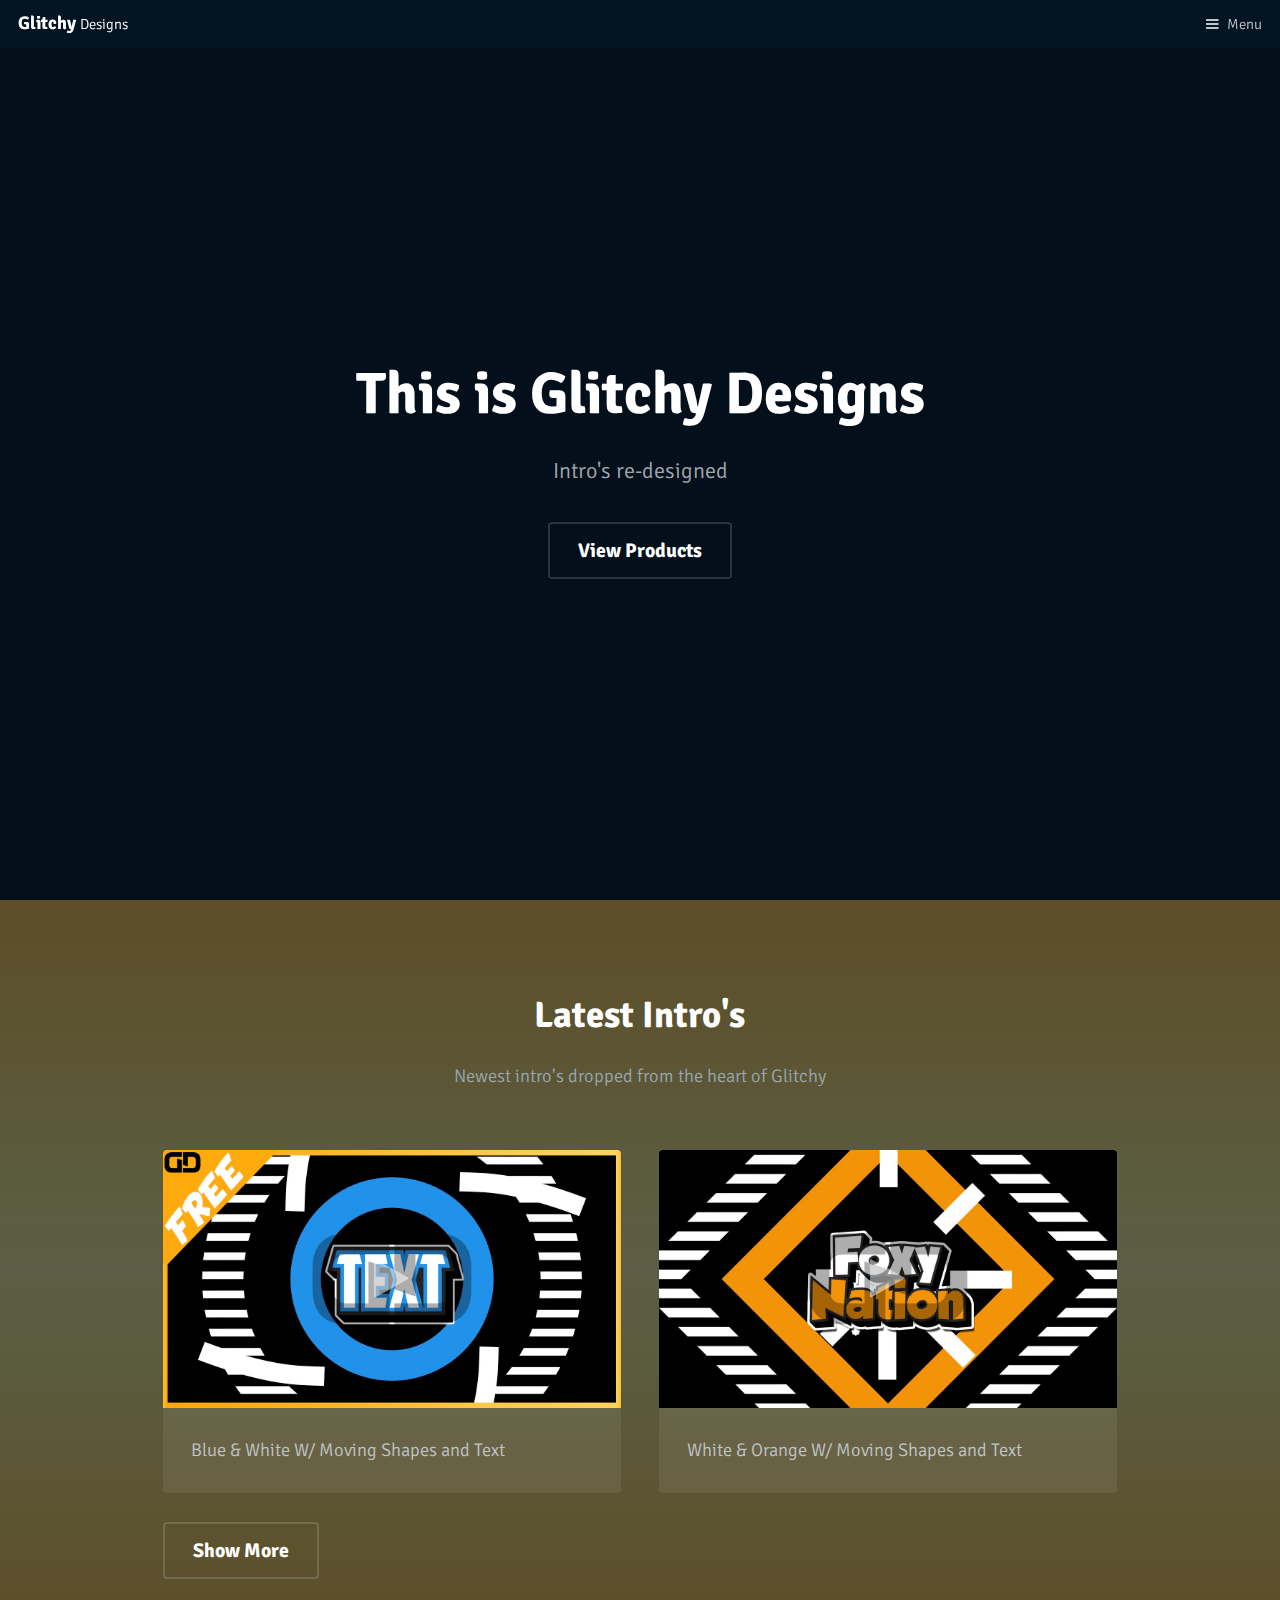
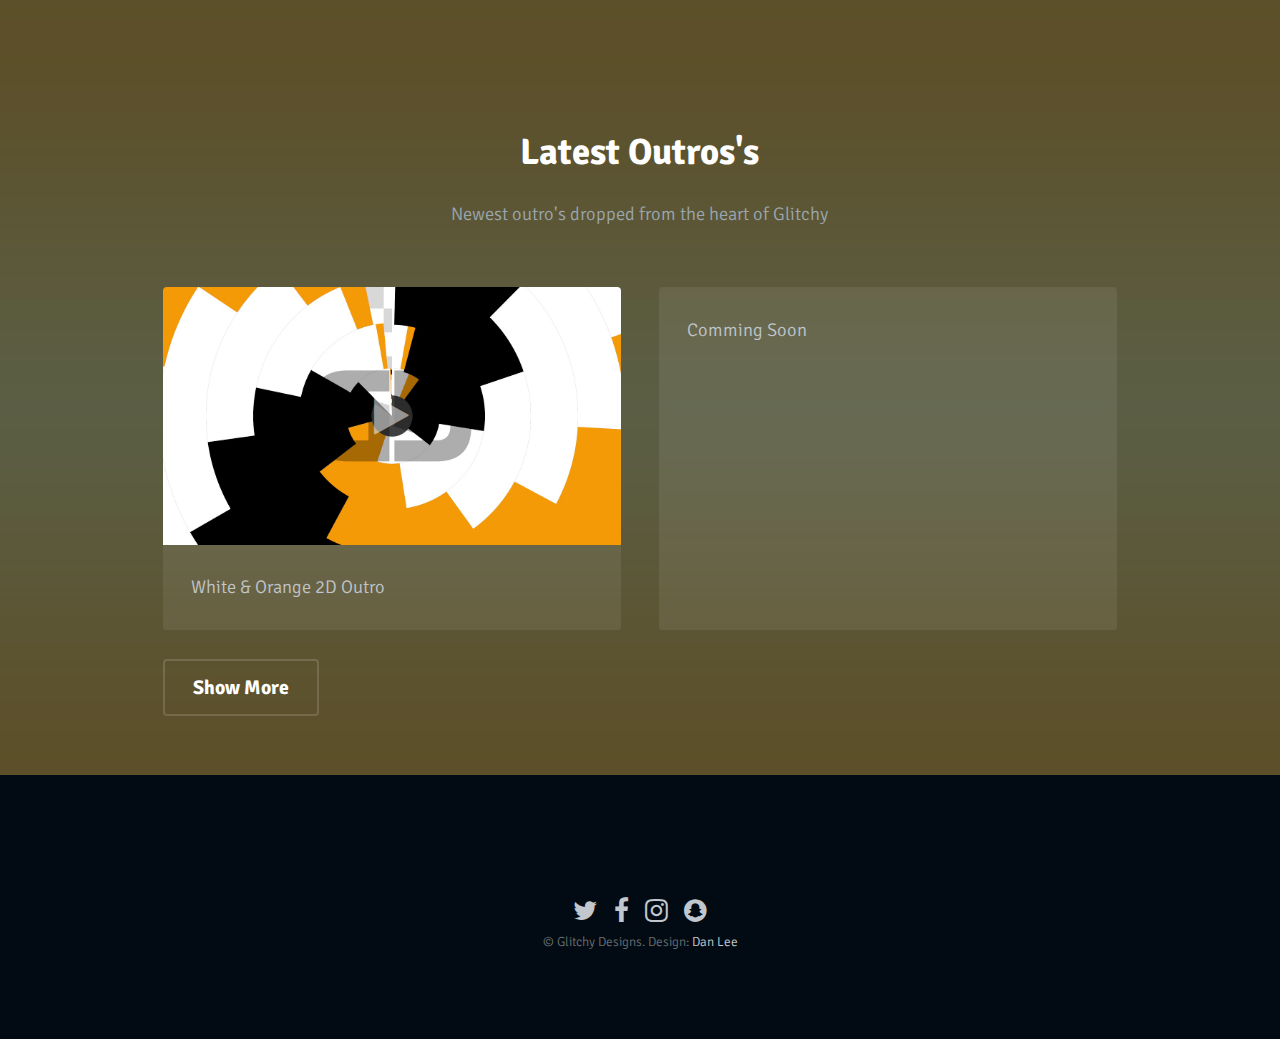
==== commit f282fe89: "18/06/13" ====
--- a/index.html
+++ b/index.html
@@ -59,27 +59,27 @@
 							<div class="flex flex-2">
                                 <div class="video col">
 									<div class="image fit">
-										<img src="images/free_intro_thumbnail/f_master_build.jpg" alt="" />
+										<img src="images/free_intro_thumbnail/i_f_bw_circle.jpg" alt="" />
 										<div class="arrow">
 											<div class="icon fa-play"></div>
 										</div>
 									</div>
 									<p class="caption">
-										Blue background with hexagons and text
+										Blue & White W/ Moving Shapes and Text
 									</p>
-									<a href="i_f_master_build.html" class="link"><span>Click Me</span></a>
+									<a href="i_f_bw_circle.html" class="link"><span>Click Me</span></a>
 								</div>
 								<div class="video col">
 									<div class="image fit">
-										<img src="images/p_fox_thub.jpg" alt="" />
+										<img src="images/paid_intro_thumbnail/p_fox_thumb_v2.jpg" alt="" />
 										<div class="arrow">
 											<div class="icon fa-play"></div>
 										</div>
 									</div>
 									<p class="caption">
-										White & Orange 2D Intro 
+										White & Orange W/ Moving Shapes and Text
 									</p>
-									<a href="i_p_fox_ow.html" class="link"><span>Click Me</span></a>
+									<a href="i_p_fox_ow_v2.html" class="link"><span>Click Me</span></a>
 								</div>
 							</div>
                         <a href="intro.html" class="button big alt" text-align="center">Show More</a>
@@ -116,7 +116,7 @@
 									<p class="caption">
 										Comming Soon
 									</p>
-									<a href="generic.html" class="link"><span>Click Me</span></a>
+									<a href="#" class="link"><span>Click Me</span></a>
 								</div>
 							</div>
                         <a href="outro.html" class="button big alt" text-align="center">Show More</a>
